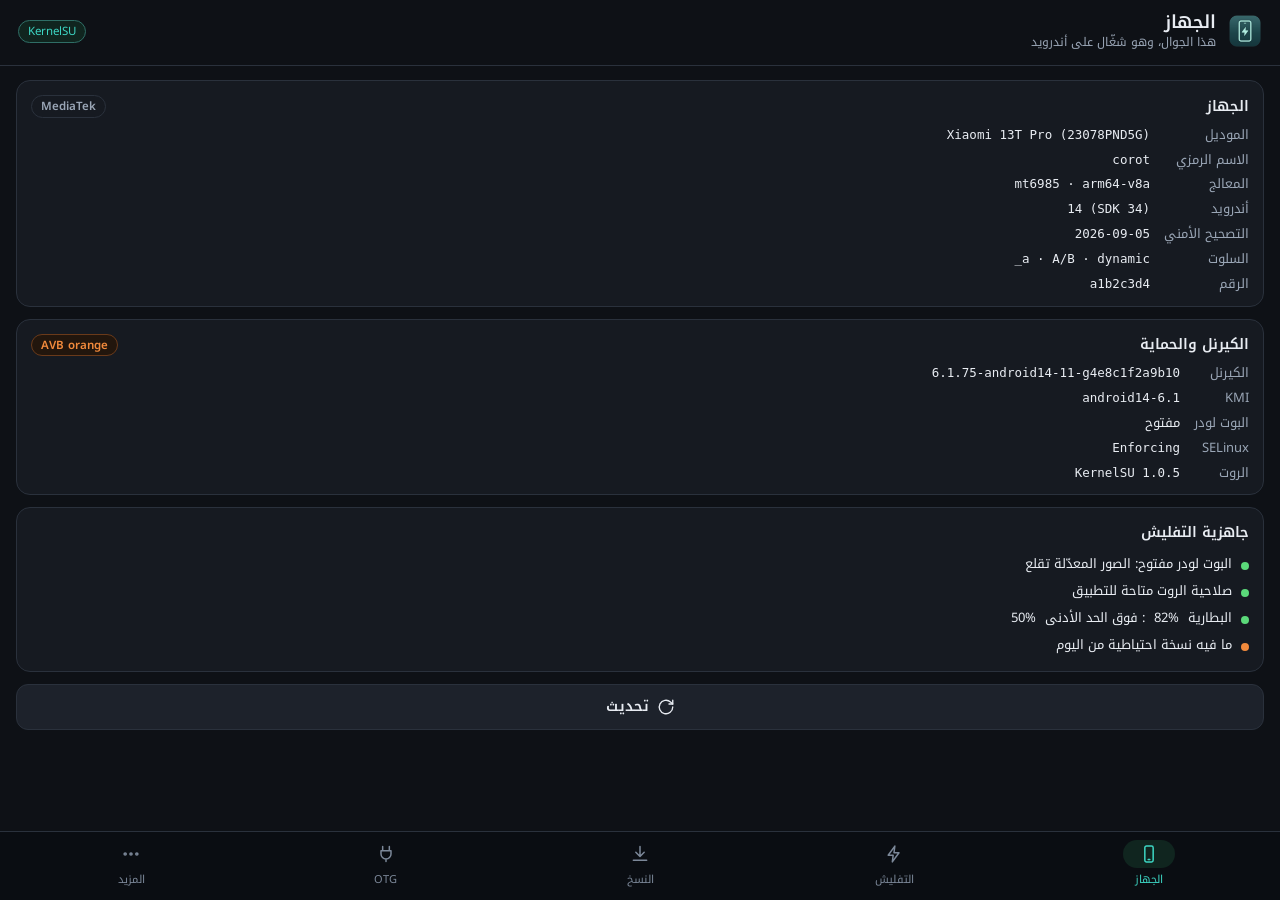
==== src/FastbootStudio.Mobile/ui/index.html @ 1bccec36 "Android app: WebView pages, native bridge, OTG fastboot, AnyKernel3 script scan, test APK in CI" ====
<!doctype html>
<html lang="ar" dir="rtl" data-theme="dark">
<head>
<meta charset="utf-8">
<meta name="viewport" content="width=device-width, initial-scale=1, maximum-scale=1, viewport-fit=cover">
<!-- Only the app's own files run: no inline script, nothing from the network. -->
<meta http-equiv="Content-Security-Policy" content="default-src 'none'; script-src 'self'; style-src 'self' 'unsafe-inline'; img-src 'self'; font-src 'self'; connect-src 'none'; form-action 'none'; base-uri 'none'">
<title>Fastboot Studio</title>
<link rel="stylesheet" href="style.css">
</head>
<body>
<div id="root" class="app"></div>
<script src="text.js"></script>
<script src="app.js"></script>
</body>
</html>
---- src/FastbootStudio.Mobile/ui/style.css ----
@font-face { font-family: Roboto; src: url(fonts/Roboto-Regular.ttf); font-weight: 400; }
@font-face { font-family: Roboto; src: url(fonts/Roboto-Medium.ttf); font-weight: 500; }
@font-face { font-family: Roboto; src: url(fonts/Roboto-SemiBold.ttf); font-weight: 600; }
@font-face { font-family: Roboto; src: url(fonts/Roboto-Bold.ttf); font-weight: 700; }
@font-face { font-family: Kufi; src: url(fonts/NotoKufiArabic-Regular.ttf); font-weight: 400; }
@font-face { font-family: Kufi; src: url(fonts/NotoKufiArabic-Medium.ttf); font-weight: 500; }
@font-face { font-family: Kufi; src: url(fonts/NotoKufiArabic-SemiBold.ttf); font-weight: 600; }
@font-face { font-family: Kufi; src: url(fonts/NotoKufiArabic-Bold.ttf); font-weight: 700; }

/* The Windows app's palettes (Themes/Palette.Dark.xaml and Palette.Light.xaml). */
:root {
  --bg:#0E1116; --rail:#0A0D12; --well:#11151C; --surface:#161A21; --raised:#1D222B; --line:#2A313C;
  --text:#E8ECF2; --dim:#9AA6B6; --faint:#7C8899; --accent:#3DD6C4; --ink:#0A0D12; --asoft:#10251F; --aline:#2F6E66;
  --warn:#F28A3C; --wsoft:#22160D; --wline:#6A3A1A; --danger:#F2615C; --dsoft:#231315; --dline:#5C2B2B; --ok:#5BD97A;
  --notice:#F0B341; --nsoft:#1C1710; --nline:#5C4320; --scrim: rgba(5,7,10,.72);
  color-scheme: dark;
}
:root[data-theme=light] {
  --bg:#F3F5F8; --rail:#E9EDF2; --well:#F7F9FB; --surface:#FFFFFF; --raised:#EEF1F5; --line:#D3DAE3;
  --text:#141A22; --dim:#566273; --faint:#768293; --accent:#0B8F80; --ink:#FFFFFF; --asoft:#E2F4F1; --aline:#97D3CA;
  --warn:#B8561A; --wsoft:#FDEEE3; --wline:#EDBE9C; --danger:#C9332E; --dsoft:#FDEDEC; --dline:#F0B6B3; --ok:#23904A;
  --notice:#A86A12; --nsoft:#FFF5E3; --nline:#EBCB8F; --scrim: rgba(20,26,34,.45);
  color-scheme: light;
}
* { box-sizing: border-box; margin: 0; padding: 0; -webkit-tap-highlight-color: transparent; }
html, body { background: var(--bg); color: var(--text); font: 400 14px/1.45 Roboto, Kufi, sans-serif; height: 100%; overflow: hidden; }
[dir=rtl] body { font-family: Kufi, Roboto, sans-serif; }
body { user-select: none; -webkit-user-select: none; }
button, input { font: inherit; color: inherit; }
button { background: none; border: 0; cursor: pointer; }
.ltr { direction: ltr; unicode-bidi: isolate; }
.mono { font-family: "Roboto Mono", ui-monospace, Consolas, monospace; direction: ltr; unicode-bidi: isolate; }
.app { height: 100%; display: flex; flex-direction: column; position: relative; overflow: hidden; }
header { display: flex; align-items: center; gap: 12px; padding: 12px 18px 14px; border-bottom: 1px solid var(--line); flex: none; }
header img { width: 34px; height: 34px; border-radius: 9px; }
header .t { flex: 1; min-width: 0; }
header h1 { font-size: 18px; font-weight: 600; line-height: 1.2; }
header p { font-size: 12px; color: var(--dim); white-space: nowrap; overflow: hidden; text-overflow: ellipsis; }
header .back { width: 34px; height: 34px; border-radius: 10px; display: grid; place-items: center; color: var(--text); background: var(--raised); font-size: 18px; }
.chip { display: inline-flex; align-items: center; gap: 5px; border: 1px solid var(--line); border-radius: 999px; padding: 2px 9px; font-size: 11.5px; color: var(--dim); white-space: nowrap; background: transparent; }
.chip.ok { color: var(--accent); border-color: var(--aline); background: var(--asoft); }
.chip.warn { color: var(--warn); border-color: var(--wline); background: var(--wsoft); }
.chip.bad { color: var(--danger); border-color: var(--dline); background: var(--dsoft); }
.chip.info { color: var(--notice); border-color: var(--nline); background: var(--nsoft); }
main { flex: 1; overflow-y: auto; overflow-x: hidden; padding: 14px 16px 18px; display: flex; flex-direction: column; gap: 12px; }
main > * { flex: none; }
.card { background: var(--surface); border: 1px solid var(--line); border-radius: 14px; padding: 14px 14px 12px; }
.card h2 { font-size: 14.5px; font-weight: 600; display: flex; align-items: center; justify-content: space-between; gap: 8px; margin-bottom: 8px; }
.rows { display: grid; grid-template-columns: auto 1fr; gap: 6px 14px; font-size: 13px; }
.rows .k { color: var(--dim); }
.rows .v { font-family: "Roboto Mono", ui-monospace, monospace; font-size: 12.5px; direction: ltr; unicode-bidi: plaintext; overflow-wrap: anywhere; user-select: text; -webkit-user-select: text; }
[dir=rtl] .rows .v { text-align: right; }
.rows .v.ar { font-family: Kufi, Roboto, sans-serif; font-size: 13px; direction: rtl; }
.note { font-size: 12px; color: var(--dim); }
.check { display: flex; gap: 9px; align-items: flex-start; font-size: 13px; padding: 4px 0; }
.dot { width: 8px; height: 8px; border-radius: 50%; margin-top: 7px; flex: none; background: var(--faint); }
.dot.ok { background: var(--ok); } .dot.warn { background: var(--warn); } .dot.bad { background: var(--danger); } .dot.info { background: var(--notice); }
.btn { display: flex; align-items: center; justify-content: center; gap: 8px; width: 100%; min-height: 46px; padding: 6px 12px; border-radius: 12px; font-weight: 600; font-size: 14.5px; border: 1px solid var(--line); background: var(--raised); color: var(--text); text-align: center; }
.btn.sm { min-height: 38px; font-size: 13px; }
.btn.primary { background: var(--accent); color: var(--ink); border-color: var(--accent); }
.btn.danger { background: var(--dsoft); color: var(--danger); border-color: var(--dline); }
.btn.warnb { background: var(--wsoft); color: var(--warn); border-color: var(--wline); }
.btn.noticeb { background: var(--nsoft); color: var(--notice); border-color: var(--nline); }
.btn:disabled, .btn.off { opacity: .4; }
.btn svg { width: 18px; height: 18px; fill: none; stroke: currentColor; stroke-width: 1.8; stroke-linecap: round; stroke-linejoin: round; flex: none; }
.row2 { display: grid; grid-template-columns: 1fr 1fr; gap: 8px; }
.row3 { display: grid; grid-template-columns: 1fr 1fr 1fr; gap: 8px; }
.seg { display: grid; grid-auto-flow: column; grid-auto-columns: 1fr; background: var(--well); border: 1px solid var(--line); border-radius: 11px; padding: 3px; gap: 3px; }
.seg button { text-align: center; padding: 8px 6px; border-radius: 8px; font-size: 12.5px; color: var(--dim); line-height: 1.3; border: 1px solid transparent; }
.seg button b { display: block; font-weight: 600; font-size: 13px; color: var(--text); }
.seg .on { background: var(--asoft); border-color: var(--aline); color: var(--accent); }
.seg .on b { color: var(--accent); }
.parts { display: flex; flex-wrap: wrap; gap: 7px; }
.parts button { font-family: "Roboto Mono", monospace; font-size: 12.5px; padding: 6px 10px; border-radius: 9px; border: 1px solid var(--line); background: var(--well); color: var(--dim); direction: ltr; }
.parts .on { color: var(--accent); border-color: var(--aline); background: var(--asoft); }
.parts button:disabled { opacity: .35; text-decoration: line-through; }
.file { display: flex; gap: 10px; align-items: center; background: var(--well); border: 1px solid var(--line); border-radius: 11px; padding: 10px 12px; width: 100%; text-align: start; }
.file .ico { width: 34px; height: 34px; border-radius: 9px; background: var(--raised); display: grid; place-items: center; color: var(--accent); flex: none; }
.file .ico svg { width: 18px; height: 18px; fill: none; stroke: currentColor; stroke-width: 1.8; stroke-linecap: round; stroke-linejoin: round; }
.file .n { font-family: "Roboto Mono", monospace; font-size: 12.5px; direction: ltr; unicode-bidi: isolate; overflow: hidden; text-overflow: ellipsis; white-space: nowrap; }
[dir=rtl] .file .n { text-align: right; }
.file .m { font-size: 11.5px; color: var(--faint); }
.label { font-size: 12px; color: var(--faint); margin: 2px 0 7px; font-weight: 500; }
nav { display: grid; grid-template-columns: repeat(5, 1fr); border-top: 1px solid var(--line); background: var(--rail); padding: 8px 4px 12px; flex: none; }
nav button { display: flex; flex-direction: column; align-items: center; gap: 4px; font-size: 11px; color: var(--faint); }
nav button .pill { width: 52px; height: 28px; border-radius: 14px; display: grid; place-items: center; }
nav button.on { color: var(--accent); }
nav button.on .pill { background: var(--asoft); }
nav svg { width: 20px; height: 20px; fill: none; stroke: currentColor; stroke-width: 1.8; stroke-linecap: round; stroke-linejoin: round; }
.banner { border-radius: 14px; padding: 13px 14px; display: flex; gap: 11px; align-items: flex-start; }
.banner.ok { background: var(--asoft); border: 1px solid var(--aline); }
.banner.bad { background: var(--dsoft); border: 1.5px solid var(--danger); }
.banner.warn { background: var(--wsoft); border: 1px solid var(--wline); }
.banner.info { background: var(--nsoft); border: 1px solid var(--nline); }
.banner.plain { background: var(--surface); border: 1px solid var(--line); }
.banner .big { font-weight: 700; font-size: 15px; }
.banner.bad .big { color: var(--danger); } .banner.ok .big { color: var(--accent); } .banner.warn .big { color: var(--warn); } .banner.info .big { color: var(--notice); }
.banner > svg { width: 24px; height: 24px; flex: none; fill: none; stroke-width: 2; stroke-linecap: round; stroke-linejoin: round; }
.banner.ok > svg { stroke: var(--accent); } .banner.bad > svg { stroke: var(--danger); } .banner.warn > svg { stroke: var(--warn); } .banner.info > svg { stroke: var(--notice); } .banner.plain > svg { stroke: var(--faint); }
.banner .body { flex: 1; min-width: 0; }
.banner .note { color: var(--text); margin-top: 3px; }
.vrow { display: grid; grid-template-columns: 18px 1fr; gap: 8px; padding: 7px 0; border-top: 1px solid var(--line); font-size: 13px; }
.vrow:first-child, .big + .vrow, .note + .vrow { border-top: 0; }
.vrow .i { font-weight: 700; text-align: center; }
.vrow .i.ok { color: var(--ok); } .vrow .i.bad { color: var(--danger); } .vrow .i.warn { color: var(--warn); } .vrow .i.info { color: var(--notice); } .vrow .i.plain { color: var(--faint); }
.vrow b.bad { color: var(--danger); font-weight: 600; }
.vrow small { display: block; color: var(--faint); font-size: 11.5px; overflow-wrap: anywhere; }
.vrow small.dev { color: var(--warn); }
.cmp { display: grid; grid-template-columns: auto 1fr; gap: 3px 10px; font-size: 12px; margin-top: 4px; }
.cmp .k { color: var(--faint); }
.cmp .v { font-family: "Roboto Mono", monospace; direction: ltr; unicode-bidi: plaintext; overflow-wrap: anywhere; }
[dir=rtl] .cmp .v { text-align: right; }
.cmp .bad { color: var(--danger); }
.typed, .input { width: 100%; border: 1px solid var(--line); background: var(--well); border-radius: 10px; height: 42px; padding: 0 12px; font-family: "Roboto Mono", monospace; color: var(--text); font-size: 13px; direction: ltr; outline: none; user-select: text; -webkit-user-select: text; }
.typed { border-color: var(--wline); }
.typed:focus, .input:focus { border-color: var(--accent); }
.input::placeholder { color: var(--faint); font-family: Roboto, Kufi, sans-serif; }
[dir=rtl] .input::placeholder { font-family: Kufi, Roboto, sans-serif; }
.bk { display: grid; grid-template-columns: 1fr auto; gap: 3px 10px; padding: 10px 0; border-top: 1px solid var(--line); width: 100%; text-align: start; }
.bk:first-child { border-top: 0; padding-top: 2px; }
.bk.open .n { color: var(--accent); }
.bk .n { font-family: "Roboto Mono", monospace; font-size: 12px; direction: ltr; unicode-bidi: isolate; overflow: hidden; text-overflow: ellipsis; white-space: nowrap; }
[dir=rtl] .bk .n { text-align: right; }
.bk .m { font-size: 11.5px; color: var(--faint); }
.bk .s { grid-row: span 2; align-self: center; }
.usb { display: flex; gap: 12px; align-items: center; }
.usb .ph { width: 44px; height: 44px; border-radius: 12px; background: var(--asoft); border: 1px solid var(--aline); display: grid; place-items: center; color: var(--accent); flex: none; }
.usb .ph svg { width: 22px; height: 22px; fill: none; stroke: currentColor; stroke-width: 1.8; stroke-linecap: round; stroke-linejoin: round; }
.progress { height: 6px; border-radius: 3px; background: var(--raised); overflow: hidden; position: relative; }
.progress div { height: 100%; background: var(--accent); transition: width .2s; }
.progress.busy div { width: 35% !important; position: absolute; animation: slide 1.2s ease-in-out infinite; }
@keyframes slide { from { inset-inline-start: -35%; } to { inset-inline-start: 100%; } }
.scrim { position: absolute; inset: 0; background: var(--scrim); z-index: 5; }
.sheet { position: absolute; left: 0; right: 0; bottom: 0; max-height: 90%; overflow-y: auto; background: var(--surface); border-top: 1.5px solid var(--line); border-radius: 22px 22px 0 0; padding: 10px 18px 22px; display: flex; flex-direction: column; gap: 12px; z-index: 6; }
.sheet > * { flex: none; }
.sheet .card { background: var(--well); }
.grab { width: 40px; height: 4px; border-radius: 2px; background: var(--line); margin: 0 auto 4px; }
.sheet h3 { font-size: 16px; font-weight: 600; }
.steps { display: flex; flex-direction: column; gap: 2px; }
.step { display: grid; grid-template-columns: 24px 1fr auto; gap: 10px; align-items: center; padding: 9px 0; font-size: 13px; border-top: 1px solid var(--line); }
.step:first-child { border-top: 0; }
.step .b { width: 22px; height: 22px; border-radius: 50%; display: grid; place-items: center; font-size: 12px; font-weight: 700; }
.step .b.ok { background: var(--asoft); color: var(--accent); border: 1px solid var(--aline); }
.step .b.run { border: 2px solid var(--accent); border-top-color: transparent; animation: spin .9s linear infinite; }
.step .b.wait { border: 1px solid var(--line); color: var(--faint); }
.step .b.bad { background: var(--dsoft); color: var(--danger); border: 1px solid var(--dline); }
.step small { display: block; color: var(--faint); font-size: 11.5px; overflow-wrap: anywhere; }
@keyframes spin { to { transform: rotate(360deg); } }
.spin { width: 18px; height: 18px; border-radius: 50%; border: 2px solid var(--accent); border-top-color: transparent; animation: spin .9s linear infinite; flex: none; }
.list .it { display: grid; grid-template-columns: 34px 1fr auto; gap: 12px; align-items: center; padding: 12px 2px; border-top: 1px solid var(--line); width: 100%; text-align: start; }
.list .it:first-child { border-top: 0; }
.list .it .ic { width: 34px; height: 34px; border-radius: 10px; background: var(--raised); display: grid; place-items: center; color: var(--accent); }
.list .it .ic svg { width: 18px; height: 18px; fill: none; stroke: currentColor; stroke-width: 1.8; stroke-linecap: round; stroke-linejoin: round; }
.list .it b { font-weight: 600; font-size: 14px; display: block; }
.list .it small { color: var(--faint); font-size: 12px; }
.list .chev { color: var(--faint); font-size: 18px; }
.toggle { width: 44px; height: 26px; border-radius: 13px; background: var(--raised); border: 1px solid var(--line); position: relative; flex: none; }
.toggle::after { content: ""; position: absolute; top: 3px; inset-inline-start: 3px; width: 18px; height: 18px; border-radius: 50%; background: var(--faint); }
.toggle.on { background: var(--accent); border-color: var(--accent); }
.toggle.on::after { inset-inline-start: auto; inset-inline-end: 3px; background: var(--ink); }
.toggle.warn.on { background: var(--warn); border-color: var(--warn); }
.setrow { display: flex; align-items: center; gap: 12px; padding: 10px 0; border-top: 1px solid var(--line); width: 100%; text-align: start; }
.setrow:first-of-type { border-top: 0; }
.setrow .tx { flex: 1; }
.setrow b { font-weight: 600; display: block; font-size: 14px; }
.setrow small { color: var(--faint); font-size: 12px; }
.log { font-family: "Roboto Mono", monospace; font-size: 11px; line-height: 1.65; color: var(--dim); direction: ltr; text-align: left; white-space: pre-wrap; word-break: break-all; user-select: text; -webkit-user-select: text; }
.log .ok { color: var(--ok); } .log .w { color: var(--warn); } .log .e { color: var(--danger); } .log .t { color: var(--faint); }
.big-ok { display: grid; place-items: center; text-align: center; gap: 8px; padding: 18px 0 10px; }
.big-ok .c { width: 64px; height: 64px; border-radius: 50%; background: var(--asoft); border: 1.5px solid var(--aline); display: grid; place-items: center; color: var(--accent); font-size: 30px; font-weight: 700; }
.big-ok .c.bad { background: var(--dsoft); border-color: var(--dline); color: var(--danger); }
.big-ok .c.warn { background: var(--wsoft); border-color: var(--wline); color: var(--warn); }
.big-ok h3 { font-size: 18px; font-weight: 700; }
.empty { display: grid; place-items: center; text-align: center; gap: 10px; padding: 26px 8px; }
.empty .c { width: 64px; height: 64px; border-radius: 18px; background: var(--raised); display: grid; place-items: center; color: var(--faint); }
.empty .c svg { width: 30px; height: 30px; fill: none; stroke: currentColor; stroke-width: 1.6; stroke-linecap: round; stroke-linejoin: round; }
.empty h3 { font-size: 16px; font-weight: 600; }
ol.how { padding-inline-start: 18px; font-size: 13px; color: var(--dim); display: flex; flex-direction: column; gap: 6px; }
.toast { position: absolute; left: 16px; right: 16px; bottom: 84px; background: var(--raised); border: 1px solid var(--line); border-radius: 12px; padding: 11px 14px; font-size: 13px; z-index: 9; box-shadow: 0 6px 24px rgba(0,0,0,.3); }
.link { color: var(--accent); font-weight: 500; }
.files { display: flex; flex-direction: column; gap: 6px; }
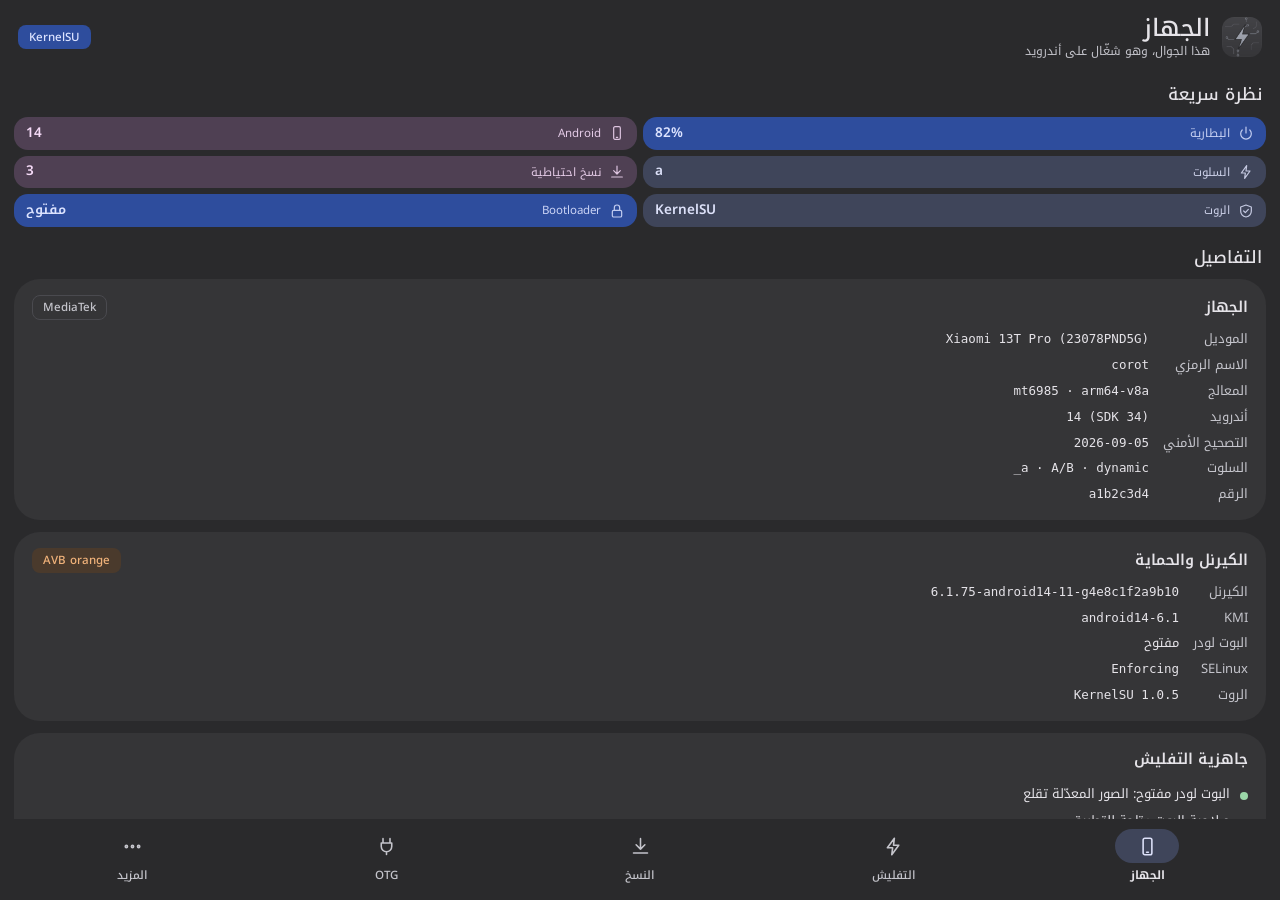
==== commit d2897466: "Material 3 Expressive design Muted dark surfaces and tonal containers with the light periwinkle prim" ====
--- a/src/FastbootStudio.Mobile/ui/index.html
+++ b/src/FastbootStudio.Mobile/ui/index.html
@@ -4,7 +4,7 @@
 <meta charset="utf-8">
 <meta name="viewport" content="width=device-width, initial-scale=1, maximum-scale=1, viewport-fit=cover">
 <!-- Only the app's own files run: no inline script, nothing from the network. -->
-<meta http-equiv="Content-Security-Policy" content="default-src 'none'; script-src 'self'; style-src 'self' 'unsafe-inline'; img-src 'self'; font-src 'self'; connect-src 'none'; form-action 'none'; base-uri 'none'">
+<meta http-equiv="Content-Security-Policy" content="default-src 'none'; script-src 'self'; style-src 'self' 'unsafe-inline'; img-src 'self' data:; font-src 'self'; connect-src 'none'; form-action 'none'; base-uri 'none'">
 <title>Fastboot Studio</title>
 <link rel="stylesheet" href="style.css">
 </head>
--- a/src/FastbootStudio.Mobile/ui/style.css
+++ b/src/FastbootStudio.Mobile/ui/style.css
@@ -7,23 +7,33 @@
 @font-face { font-family: Kufi; src: url(fonts/NotoKufiArabic-SemiBold.ttf); font-weight: 600; }
 @font-face { font-family: Kufi; src: url(fonts/NotoKufiArabic-Bold.ttf); font-weight: 700; }
 
-/* The Windows app's palettes (Themes/Palette.Dark.xaml and Palette.Light.xaml). */
+/* Spacing by margins where an older WebView (Chrome < 84) has no flex gap. */
+/* Material 3, violet: the tonal palettes of the Fastboot Studio design (seed #605690), dark and light.
+   The old names stay so every page keeps working: bg = surface, surface = surfaceContainer (cards),
+   well = surfaceContainerHigh (rows inside a card), raised = surfaceContainerHighest, line = outlineVariant,
+   accent = primary, asoft = primaryContainer, sc = secondaryContainer (selections, the nav indicator).
+   --k is the text size from Settings. */
 :root {
-  --bg:#0E1116; --rail:#0A0D12; --well:#11151C; --surface:#161A21; --raised:#1D222B; --line:#2A313C;
-  --text:#E8ECF2; --dim:#9AA6B6; --faint:#7C8899; --accent:#3DD6C4; --ink:#0A0D12; --asoft:#10251F; --aline:#2F6E66;
-  --warn:#F28A3C; --wsoft:#22160D; --wline:#6A3A1A; --danger:#F2615C; --dsoft:#231315; --dline:#5C2B2B; --ok:#5BD97A;
-  --notice:#F0B341; --nsoft:#1C1710; --nline:#5C4320; --scrim: rgba(5,7,10,.72);
+  --cookie: url("data:image/svg+xml,%3Csvg xmlns='http://www.w3.org/2000/svg' viewBox='0 0 100 100'%3E%3Cpolygon points='100.00,50.00 99.95,50.87 99.79,51.74 99.52,52.60 99.16,53.44 98.72,54.26 98.19,55.06 97.60,55.84 96.95,56.60 96.26,57.33 95.55,58.03 94.82,58.71 94.11,59.37 93.41,60.02 92.74,60.66 92.11,61.28 91.54,61.91 91.03,62.55 90.59,63.19 90.23,63.85 89.94,64.54 89.72,65.25 89.58,65.99 89.50,66.77 89.48,67.58 89.51,68.43 89.59,69.31 89.69,70.22 89.81,71.17 89.94,72.14 90.05,73.12 90.15,74.12 90.20,75.12 90.22,76.12 90.17,77.10 90.06,78.05 89.87,78.97 89.61,79.84 89.26,80.67 88.82,81.44 88.30,82.14 87.70,82.77 87.02,83.33 86.27,83.82 85.45,84.24 84.58,84.58 83.66,84.86 82.70,85.07 81.72,85.23 80.73,85.35 79.73,85.43 78.74,85.49 77.76,85.53 76.81,85.58 75.89,85.63 75.01,85.71 74.17,85.83 73.37,85.99 72.62,86.20 71.91,86.47 71.25,86.81 70.63,87.21 70.04,87.69 69.48,88.23 68.94,88.84 68.43,89.51 67.92,90.24 67.41,91.01 66.89,91.81 66.36,92.63 65.82,93.46 65.25,94.28 64.65,95.09 64.02,95.86 63.36,96.58 62.66,97.24 61.92,97.82 61.16,98.32 60.36,98.73 59.53,99.04 58.68,99.24 57.81,99.34 56.93,99.33 56.04,99.22 55.15,99.01 54.26,98.72 53.38,98.34 52.51,97.89 51.65,97.38 50.82,96.83 50.00,96.25 49.20,95.66 48.43,95.06 47.67,94.49 46.93,93.94 46.20,93.43 45.48,92.98 44.77,92.59 44.06,92.27 43.34,92.02 42.62,91.85 41.88,91.76 41.13,91.75 40.35,91.81 39.55,91.93 38.72,92.11 37.86,92.34 36.98,92.60 36.07,92.88 35.13,93.18 34.18,93.46 33.22,93.73 32.24,93.96 31.26,94.14 30.29,94.27 29.33,94.32 28.40,94.30 27.49,94.19 26.61,93.99 25.78,93.69 25.00,93.30 24.27,92.82 23.60,92.25 22.99,91.59 22.44,90.86 21.95,90.06 21.52,89.20 21.14,88.30 20.81,87.36 20.52,86.40 20.27,85.43 20.04,84.46 19.83,83.51 19.62,82.58 19.40,81.68 19.17,80.83 18.91,80.02 18.62,79.26 18.28,78.56 17.89,77.91 17.44,77.32 16.94,76.78 16.36,76.28 15.73,75.82 15.04,75.40 14.29,75.01 13.48,74.63 12.64,74.26 11.76,73.89 10.86,73.52 9.95,73.12 9.04,72.71 8.14,72.26 7.27,71.77 6.45,71.24 5.68,70.67 4.98,70.05 4.35,69.38 3.81,68.66 3.36,67.90 3.02,67.10 2.77,66.26 2.62,65.39 2.58,64.50 2.63,63.58 2.76,62.66 2.99,61.72 3.28,60.79 3.63,59.86 4.02,58.94 4.45,58.03 4.90,57.14 5.35,56.28 5.78,55.43 6.20,54.60 6.57,53.80 6.89,53.01 7.15,52.25 7.34,51.49 7.46,50.74 7.50,50.00 7.46,49.26 7.34,48.51 7.15,47.75 6.89,46.99 6.57,46.20 6.20,45.40 5.78,44.57 5.35,43.72 4.90,42.86 4.45,41.97 4.02,41.06 3.63,40.14 3.28,39.21 2.99,38.28 2.76,37.34 2.63,36.42 2.58,35.50 2.62,34.61 2.77,33.74 3.02,32.90 3.36,32.10 3.81,31.34 4.35,30.62 4.98,29.95 5.68,29.33 6.45,28.76 7.27,28.23 8.14,27.74 9.04,27.29 9.95,26.87 10.86,26.48 11.76,26.11 12.64,25.74 13.48,25.37 14.29,24.99 15.04,24.60 15.73,24.18 16.36,23.72 16.94,23.22 17.44,22.68 17.89,22.09 18.28,21.44 18.62,20.74 18.91,19.98 19.17,19.17 19.40,18.32 19.62,17.42 19.83,16.49 20.04,15.54 20.27,14.57 20.52,13.60 20.81,12.64 21.14,11.70 21.52,10.80 21.95,9.94 22.44,9.14 22.99,8.41 23.60,7.75 24.27,7.18 25.00,6.70 25.78,6.31 26.61,6.01 27.49,5.81 28.40,5.70 29.33,5.68 30.29,5.73 31.26,5.86 32.24,6.04 33.22,6.27 34.18,6.54 35.13,6.82 36.07,7.12 36.98,7.40 37.86,7.66 38.72,7.89 39.55,8.07 40.35,8.19 41.13,8.25 41.88,8.24 42.62,8.15 43.34,7.98 44.06,7.73 44.77,7.41 45.48,7.02 46.20,6.57 46.93,6.06 47.67,5.51 48.43,4.94 49.20,4.34 50.00,3.75 50.82,3.17 51.65,2.62 52.51,2.11 53.38,1.66 54.26,1.28 55.15,0.99 56.04,0.78 56.93,0.67 57.81,0.66 58.68,0.76 59.53,0.96 60.36,1.27 61.16,1.68 61.92,2.18 62.66,2.76 63.36,3.42 64.02,4.14 64.65,4.91 65.25,5.72 65.82,6.54 66.36,7.37 66.89,8.19 67.41,8.99 67.92,9.76 68.43,10.49 68.94,11.16 69.48,11.77 70.04,12.31 70.63,12.79 71.25,13.19 71.91,13.53 72.62,13.80 73.37,14.01 74.17,14.17 75.01,14.29 75.89,14.37 76.81,14.42 77.76,14.47 78.74,14.51 79.73,14.57 80.73,14.65 81.72,14.77 82.70,14.93 83.66,15.14 84.58,15.42 85.45,15.76 86.27,16.18 87.02,16.67 87.70,17.23 88.30,17.86 88.82,18.56 89.26,19.33 89.61,20.16 89.87,21.03 90.06,21.95 90.17,22.90 90.22,23.88 90.20,24.88 90.15,25.88 90.05,26.87 89.94,27.86 89.81,28.83 89.69,29.78 89.59,30.69 89.51,31.57 89.48,32.42 89.50,33.23 89.58,34.01 89.72,34.75 89.94,35.46 90.23,36.15 90.59,36.81 91.03,37.45 91.54,38.09 92.11,38.72 92.74,39.34 93.41,39.98 94.11,40.63 94.82,41.29 95.55,41.97 96.26,42.67 96.95,43.40 97.60,44.16 98.19,44.94 98.72,45.74 99.16,46.56 99.52,47.40 99.79,48.26 99.95,49.13'/%3E%3C/svg%3E");
+  --k: 1;
+  --bg:#2a2a2c; --rail:#2a2a2c; --well:#3d3d40; --surface:#353537; --raised:#47474b; --line:#4a4a4f;
+  --text:#e5e3e8; --dim:#c4c4cb; --faint:#8f8f95; --accent:#a8c4ff; --ink:#152c5e; --asoft:#2e4d9d; --onasoft:#dce3ff; --aline:#4a68b8;
+  --sc:#3f455a; --onsc:#dde1f9; --tertiary:#e3bce6; --tc:#4f4053; --ontc:#f6dbf8; --inv:#e5e3e8; --oninv:#303032; --sel:#414a6b;
+  --warn:#f0b27a; --wsoft:#4a3a2c; --wline:#7a5a3c; --danger:#ffb4ab; --dsoft:#6e2a27; --dline:#8c3a3a; --ok:#9bd7a8;
+  --notice:#e9c77a; --nsoft:#46402c; --nline:#6d5f34; --scrim: rgba(10,10,12,.66);
   color-scheme: dark;
 }
 :root[data-theme=light] {
-  --bg:#F3F5F8; --rail:#E9EDF2; --well:#F7F9FB; --surface:#FFFFFF; --raised:#EEF1F5; --line:#D3DAE3;
-  --text:#141A22; --dim:#566273; --faint:#768293; --accent:#0B8F80; --ink:#FFFFFF; --asoft:#E2F4F1; --aline:#97D3CA;
-  --warn:#B8561A; --wsoft:#FDEEE3; --wline:#EDBE9C; --danger:#C9332E; --dsoft:#FDEDEC; --dline:#F0B6B3; --ok:#23904A;
-  --notice:#A86A12; --nsoft:#FFF5E3; --nline:#EBCB8F; --scrim: rgba(20,26,34,.45);
+  --bg:#fdf8ff; --rail:#f1ecf4; --well:#ffffff; --surface:#f3edf7; --raised:#e6e1e9; --line:#cac4d0;
+  --text:#1c1b20; --dim:#48454e; --faint:#79757f; --accent:#605690; --ink:#ffffff; --asoft:#e6deff; --onasoft:#483f77; --aline:#b3a8e6;
+  --sc:#e6dff9; --onsc:#484459; --tertiary:#7c5263; --tc:#ffd8e6; --ontc:#623b4c; --inv:#312f36; --oninv:#f4eff7;
+  --warn:#9a4d10; --wsoft:#ffeadb; --wline:#efc09b; --danger:#ba1a1a; --dsoft:#ffdad6; --dline:#f0aba4; --ok:#1f7a3a;
+  --notice:#8a5a00; --nsoft:#fff1d6; --nline:#e9c98a; --scrim: rgba(28,27,32,.42);
   color-scheme: light;
 }
+:root[data-size=s] { --k: .9; } :root[data-size=l] { --k: 1.12; } :root[data-size=xl] { --k: 1.25; }
 * { box-sizing: border-box; margin: 0; padding: 0; -webkit-tap-highlight-color: transparent; }
-html, body { background: var(--bg); color: var(--text); font: 400 14px/1.45 Roboto, Kufi, sans-serif; height: 100%; overflow: hidden; }
+html, body { background: var(--bg); color: var(--text); font: 400 calc(14px * var(--k))/1.45 Roboto, Kufi, sans-serif; height: 100%; overflow: hidden; }
 [dir=rtl] body { font-family: Kufi, Roboto, sans-serif; }
 body { user-select: none; -webkit-user-select: none; }
 button, input { font: inherit; color: inherit; }
@@ -31,151 +41,277 @@
 .ltr { direction: ltr; unicode-bidi: isolate; }
 .mono { font-family: "Roboto Mono", ui-monospace, Consolas, monospace; direction: ltr; unicode-bidi: isolate; }
 .app { height: 100%; display: flex; flex-direction: column; position: relative; overflow: hidden; }
-header { display: flex; align-items: center; gap: 12px; padding: 12px 18px 14px; border-bottom: 1px solid var(--line); flex: none; }
-header img { width: 34px; height: 34px; border-radius: 9px; }
+
+/* Top app bar */
+header { display: flex; align-items: center; gap: 12px; padding: 12px 16px 10px; flex: none; background: var(--bg); }
+header img { width: 36px; height: 36px; border-radius: 11px; }
 header .t { flex: 1; min-width: 0; }
-header h1 { font-size: 18px; font-weight: 600; line-height: 1.2; }
-header p { font-size: 12px; color: var(--dim); white-space: nowrap; overflow: hidden; text-overflow: ellipsis; }
-header .back { width: 34px; height: 34px; border-radius: 10px; display: grid; place-items: center; color: var(--text); background: var(--raised); font-size: 18px; }
-.chip { display: inline-flex; align-items: center; gap: 5px; border: 1px solid var(--line); border-radius: 999px; padding: 2px 9px; font-size: 11.5px; color: var(--dim); white-space: nowrap; background: transparent; }
-.chip.ok { color: var(--accent); border-color: var(--aline); background: var(--asoft); }
-.chip.warn { color: var(--warn); border-color: var(--wline); background: var(--wsoft); }
-.chip.bad { color: var(--danger); border-color: var(--dline); background: var(--dsoft); }
-.chip.info { color: var(--notice); border-color: var(--nline); background: var(--nsoft); }
-main { flex: 1; overflow-y: auto; overflow-x: hidden; padding: 14px 16px 18px; display: flex; flex-direction: column; gap: 12px; }
+header h1 { font-size: calc(19px * var(--k)); font-weight: 600; line-height: 1.2; }
+header p { font-size: calc(12px * var(--k)); color: var(--dim); white-space: nowrap; overflow: hidden; text-overflow: ellipsis; }
+header .back { width: 40px; height: 40px; border-radius: 20px; display: grid; place-items: center; color: var(--text); background: var(--well); font-size: 20px; }
+
+/* Chips: assist and filter */
+.chip { display: inline-flex; align-items: center; gap: 5px; border: 1px solid var(--line); border-radius: 8px; padding: 3px 10px; font-size: calc(11.5px * var(--k)); font-weight: 500; color: var(--dim); white-space: nowrap; background: transparent; }
+.chip.ok { color: var(--onasoft); border-color: transparent; background: var(--asoft); }
+.chip.warn { color: var(--warn); border-color: transparent; background: var(--wsoft); }
+.chip.bad { color: var(--danger); border-color: transparent; background: var(--dsoft); }
+.chip.info { color: var(--notice); border-color: transparent; background: var(--nsoft); }
+
+main { flex: 1; overflow-y: auto; overflow-x: hidden; padding: 6px 14px 18px; display: flex; flex-direction: column; gap: 12px; }
 main > * { flex: none; }
-.card { background: var(--surface); border: 1px solid var(--line); border-radius: 14px; padding: 14px 14px 12px; }
-.card h2 { font-size: 14.5px; font-weight: 600; display: flex; align-items: center; justify-content: space-between; gap: 8px; margin-bottom: 8px; }
-.rows { display: grid; grid-template-columns: auto 1fr; gap: 6px 14px; font-size: 13px; }
+
+/* Cards: filled, no border, 18 px corners */
+.card { background: var(--surface); border-radius: 18px; padding: 14px 16px 14px; }
+.card h2 { font-size: calc(15px * var(--k)); font-weight: 600; display: flex; align-items: center; justify-content: space-between; gap: 8px; margin-bottom: 10px; }
+.rows { display: grid; grid-template-columns: auto 1fr; gap: 7px 14px; font-size: calc(13px * var(--k)); }
 .rows .k { color: var(--dim); }
-.rows .v { font-family: "Roboto Mono", ui-monospace, monospace; font-size: 12.5px; direction: ltr; unicode-bidi: plaintext; overflow-wrap: anywhere; user-select: text; -webkit-user-select: text; }
+.rows .v { font-family: "Roboto Mono", ui-monospace, monospace; font-size: calc(12.5px * var(--k)); direction: ltr; unicode-bidi: plaintext; overflow-wrap: anywhere; user-select: text; -webkit-user-select: text; }
 [dir=rtl] .rows .v { text-align: right; }
-.rows .v.ar { font-family: Kufi, Roboto, sans-serif; font-size: 13px; direction: rtl; }
-.note { font-size: 12px; color: var(--dim); }
-.check { display: flex; gap: 9px; align-items: flex-start; font-size: 13px; padding: 4px 0; }
-.dot { width: 8px; height: 8px; border-radius: 50%; margin-top: 7px; flex: none; background: var(--faint); }
+.rows .v.ar { font-family: Kufi, Roboto, sans-serif; font-size: calc(13px * var(--k)); direction: rtl; }
+.note { font-size: calc(12px * var(--k)); color: var(--dim); }
+.check { display: flex; align-items: flex-start; font-size: calc(13px * var(--k)); padding: 4px 0; }
+.dot { width: 8px; height: 8px; border-radius: 50%; margin-top: 7px; margin-inline-end: 10px; flex: none; background: var(--faint); }
 .dot.ok { background: var(--ok); } .dot.warn { background: var(--warn); } .dot.bad { background: var(--danger); } .dot.info { background: var(--notice); }
-.btn { display: flex; align-items: center; justify-content: center; gap: 8px; width: 100%; min-height: 46px; padding: 6px 12px; border-radius: 12px; font-weight: 600; font-size: 14.5px; border: 1px solid var(--line); background: var(--raised); color: var(--text); text-align: center; }
-.btn.sm { min-height: 38px; font-size: 13px; }
-.btn.primary { background: var(--accent); color: var(--ink); border-color: var(--accent); }
-.btn.danger { background: var(--dsoft); color: var(--danger); border-color: var(--dline); }
-.btn.warnb { background: var(--wsoft); color: var(--warn); border-color: var(--wline); }
-.btn.noticeb { background: var(--nsoft); color: var(--notice); border-color: var(--nline); }
-.btn:disabled, .btn.off { opacity: .4; }
-.btn svg { width: 18px; height: 18px; fill: none; stroke: currentColor; stroke-width: 1.8; stroke-linecap: round; stroke-linejoin: round; flex: none; }
-.row2 { display: grid; grid-template-columns: 1fr 1fr; gap: 8px; }
-.row3 { display: grid; grid-template-columns: 1fr 1fr 1fr; gap: 8px; }
-.seg { display: grid; grid-auto-flow: column; grid-auto-columns: 1fr; background: var(--well); border: 1px solid var(--line); border-radius: 11px; padding: 3px; gap: 3px; }
-.seg button { text-align: center; padding: 8px 6px; border-radius: 8px; font-size: 12.5px; color: var(--dim); line-height: 1.3; border: 1px solid transparent; }
-.seg button b { display: block; font-weight: 600; font-size: 13px; color: var(--text); }
-.seg .on { background: var(--asoft); border-color: var(--aline); color: var(--accent); }
-.seg .on b { color: var(--accent); }
-.parts { display: flex; flex-wrap: wrap; gap: 7px; }
-.parts button { font-family: "Roboto Mono", monospace; font-size: 12.5px; padding: 6px 10px; border-radius: 9px; border: 1px solid var(--line); background: var(--well); color: var(--dim); direction: ltr; }
-.parts .on { color: var(--accent); border-color: var(--aline); background: var(--asoft); }
+
+/* Buttons: full pills. Plain = tonal, primary = filled, the rest = tonal in their colour. */
+.btn { display: flex; align-items: center; justify-content: center; width: 100%; min-height: 46px; padding: 6px 18px; border-radius: 23px; font-weight: 600; font-size: calc(14px * var(--k)); border: 0; background: var(--sc); color: var(--onsc); text-align: center; }
+.btn.sm { min-height: 40px; border-radius: 20px; font-size: calc(13px * var(--k)); padding: 4px 14px; }
+.btn.primary { background: var(--accent); color: var(--ink); }
+.btn.danger { background: var(--dsoft); color: var(--danger); }
+.btn.warnb { background: var(--wsoft); color: var(--warn); }
+.btn.noticeb { background: var(--nsoft); color: var(--notice); }
+.btn.outline { background: transparent; color: var(--accent); box-shadow: inset 0 0 0 1px var(--line); }
+.btn:disabled, .btn.off { opacity: .38; }
+.btn svg { margin-inline-end: 8px; width: 18px; height: 18px; fill: none; stroke: currentColor; stroke-width: 1.8; stroke-linecap: round; stroke-linejoin: round; flex: none; }
+.row2 { display: grid; grid-template-columns: minmax(0, 1fr) minmax(0, 1fr); gap: 8px; }
+.row3 { display: grid; grid-template-columns: minmax(0, 1fr) minmax(0, 1fr) minmax(0, 1fr); gap: 8px; }
+.row2 .btn, .row3 .btn { min-width: 0; padding-left: 8px; padding-right: 8px; }
+
+/* Choices: separate rounded options with a gap, so two selections never touch. */
+.seg { display: grid; grid-auto-flow: column; grid-auto-columns: minmax(0, 1fr); gap: 6px; }
+.seg button { text-align: center; padding: 9px 6px; border-radius: 14px; font-size: calc(12px * var(--k)); color: var(--dim); line-height: 1.3; background: var(--well); min-width: 0; }
+.seg button b { display: block; font-weight: 600; font-size: calc(13px * var(--k)); color: var(--text); }
+.seg .on { background: var(--sc); color: var(--onsc); box-shadow: inset 0 0 0 1.5px var(--accent); }
+.seg .on b { color: var(--onsc); }
+.parts { display: flex; flex-wrap: wrap; gap: 8px; }
+.parts button { font-family: "Roboto Mono", monospace; font-size: calc(12.5px * var(--k)); padding: 7px 12px; border-radius: 10px; background: transparent; box-shadow: inset 0 0 0 1px var(--line); color: var(--dim); direction: ltr; }
+.parts .on { color: var(--onsc); background: var(--sc); box-shadow: none; }
+.parts .on::before { content: "✓ "; }
 .parts button:disabled { opacity: .35; text-decoration: line-through; }
-.file { display: flex; gap: 10px; align-items: center; background: var(--well); border: 1px solid var(--line); border-radius: 11px; padding: 10px 12px; width: 100%; text-align: start; }
-.file .ico { width: 34px; height: 34px; border-radius: 9px; background: var(--raised); display: grid; place-items: center; color: var(--accent); flex: none; }
+
+/* Rows inside a card */
+.file { display: flex; gap: 12px; align-items: center; background: var(--well); border-radius: 14px; padding: 10px 12px; width: 100%; text-align: start; }
+.file .ico { width: 38px; height: 38px; border-radius: 12px; background: var(--asoft); display: grid; place-items: center; color: var(--onasoft); flex: none; }
 .file .ico svg { width: 18px; height: 18px; fill: none; stroke: currentColor; stroke-width: 1.8; stroke-linecap: round; stroke-linejoin: round; }
-.file .n { font-family: "Roboto Mono", monospace; font-size: 12.5px; direction: ltr; unicode-bidi: isolate; overflow: hidden; text-overflow: ellipsis; white-space: nowrap; }
+.file .n { font-family: "Roboto Mono", monospace; font-size: calc(12.5px * var(--k)); direction: ltr; unicode-bidi: isolate; overflow: hidden; text-overflow: ellipsis; white-space: nowrap; }
 [dir=rtl] .file .n { text-align: right; }
-.file .m { font-size: 11.5px; color: var(--faint); }
-.label { font-size: 12px; color: var(--faint); margin: 2px 0 7px; font-weight: 500; }
-nav { display: grid; grid-template-columns: repeat(5, 1fr); border-top: 1px solid var(--line); background: var(--rail); padding: 8px 4px 12px; flex: none; }
-nav button { display: flex; flex-direction: column; align-items: center; gap: 4px; font-size: 11px; color: var(--faint); }
-nav button .pill { width: 52px; height: 28px; border-radius: 14px; display: grid; place-items: center; }
-nav button.on { color: var(--accent); }
-nav button.on .pill { background: var(--asoft); }
-nav svg { width: 20px; height: 20px; fill: none; stroke: currentColor; stroke-width: 1.8; stroke-linecap: round; stroke-linejoin: round; }
-.banner { border-radius: 14px; padding: 13px 14px; display: flex; gap: 11px; align-items: flex-start; }
-.banner.ok { background: var(--asoft); border: 1px solid var(--aline); }
-.banner.bad { background: var(--dsoft); border: 1.5px solid var(--danger); }
-.banner.warn { background: var(--wsoft); border: 1px solid var(--wline); }
-.banner.info { background: var(--nsoft); border: 1px solid var(--nline); }
-.banner.plain { background: var(--surface); border: 1px solid var(--line); }
-.banner .big { font-weight: 700; font-size: 15px; }
-.banner.bad .big { color: var(--danger); } .banner.ok .big { color: var(--accent); } .banner.warn .big { color: var(--warn); } .banner.info .big { color: var(--notice); }
+.file .m { font-size: calc(11.5px * var(--k)); color: var(--faint); }
+.label { font-size: calc(12px * var(--k)); color: var(--dim); margin: 4px 4px 2px; font-weight: 600; }
+
+/* Navigation bar */
+nav { display: grid; grid-template-columns: repeat(5, 1fr); background: var(--rail); padding: 10px 4px 14px; flex: none; }
+nav button { display: flex; flex-direction: column; align-items: center; gap: 4px; font-size: calc(11.5px * var(--k)); font-weight: 500; color: var(--dim); }
+nav button .pill { width: 60px; height: 30px; border-radius: 15px; display: grid; place-items: center; }
+nav button.on { color: var(--text); font-weight: 700; }
+nav button.on .pill { background: var(--sc); color: var(--onsc); }
+nav svg { width: 21px; height: 21px; fill: none; stroke: currentColor; stroke-width: 1.8; stroke-linecap: round; stroke-linejoin: round; }
+
+/* Banners: tonal containers */
+.banner { border-radius: 18px; padding: 14px 16px; display: flex; gap: 12px; align-items: flex-start; }
+.banner.ok { background: var(--asoft); color: var(--onasoft); }
+.banner.bad { background: var(--dsoft); box-shadow: inset 0 0 0 1.5px var(--danger); }
+.banner.warn { background: var(--wsoft); }
+.banner.info { background: var(--nsoft); }
+.banner.plain { background: var(--surface); }
+.banner .big { font-weight: 700; font-size: calc(15px * var(--k)); }
+.banner.bad .big { color: var(--danger); } .banner.ok .big { color: var(--onasoft); } .banner.warn .big { color: var(--warn); } .banner.info .big { color: var(--notice); }
 .banner > svg { width: 24px; height: 24px; flex: none; fill: none; stroke-width: 2; stroke-linecap: round; stroke-linejoin: round; }
-.banner.ok > svg { stroke: var(--accent); } .banner.bad > svg { stroke: var(--danger); } .banner.warn > svg { stroke: var(--warn); } .banner.info > svg { stroke: var(--notice); } .banner.plain > svg { stroke: var(--faint); }
+.banner.ok > svg { stroke: var(--onasoft); } .banner.bad > svg { stroke: var(--danger); } .banner.warn > svg { stroke: var(--warn); } .banner.info > svg { stroke: var(--notice); } .banner.plain > svg { stroke: var(--faint); }
 .banner .body { flex: 1; min-width: 0; }
 .banner .note { color: var(--text); margin-top: 3px; }
-.vrow { display: grid; grid-template-columns: 18px 1fr; gap: 8px; padding: 7px 0; border-top: 1px solid var(--line); font-size: 13px; }
+.banner.ok .note { color: var(--onasoft); }
+.vrow { display: grid; grid-template-columns: 18px 1fr; gap: 8px; padding: 7px 0; border-top: 1px solid var(--line); font-size: calc(13px * var(--k)); }
 .vrow:first-child, .big + .vrow, .note + .vrow { border-top: 0; }
 .vrow .i { font-weight: 700; text-align: center; }
 .vrow .i.ok { color: var(--ok); } .vrow .i.bad { color: var(--danger); } .vrow .i.warn { color: var(--warn); } .vrow .i.info { color: var(--notice); } .vrow .i.plain { color: var(--faint); }
 .vrow b.bad { color: var(--danger); font-weight: 600; }
-.vrow small { display: block; color: var(--faint); font-size: 11.5px; overflow-wrap: anywhere; }
+.vrow small { display: block; color: var(--faint); font-size: calc(11.5px * var(--k)); overflow-wrap: anywhere; }
 .vrow small.dev { color: var(--warn); }
-.cmp { display: grid; grid-template-columns: auto 1fr; gap: 3px 10px; font-size: 12px; margin-top: 4px; }
+.cmp { display: grid; grid-template-columns: auto 1fr; gap: 3px 10px; font-size: calc(12px * var(--k)); margin-top: 4px; }
 .cmp .k { color: var(--faint); }
 .cmp .v { font-family: "Roboto Mono", monospace; direction: ltr; unicode-bidi: plaintext; overflow-wrap: anywhere; }
 [dir=rtl] .cmp .v { text-align: right; }
 .cmp .bad { color: var(--danger); }
-.typed, .input { width: 100%; border: 1px solid var(--line); background: var(--well); border-radius: 10px; height: 42px; padding: 0 12px; font-family: "Roboto Mono", monospace; color: var(--text); font-size: 13px; direction: ltr; outline: none; user-select: text; -webkit-user-select: text; }
-.typed { border-color: var(--wline); }
-.typed:focus, .input:focus { border-color: var(--accent); }
+
+/* Text fields: outlined */
+.typed, .input { width: 100%; border: 1px solid var(--faint); background: transparent; border-radius: 12px; height: 46px; padding: 0 14px; font-family: "Roboto Mono", monospace; color: var(--text); font-size: calc(13px * var(--k)); direction: ltr; outline: none; user-select: text; -webkit-user-select: text; }
+.typed { border-color: var(--warn); }
+.typed:focus, .input:focus { border: 2px solid var(--accent); padding: 0 13px; }
 .input::placeholder { color: var(--faint); font-family: Roboto, Kufi, sans-serif; }
 [dir=rtl] .input::placeholder { font-family: Kufi, Roboto, sans-serif; }
-.bk { display: grid; grid-template-columns: 1fr auto; gap: 3px 10px; padding: 10px 0; border-top: 1px solid var(--line); width: 100%; text-align: start; }
-.bk:first-child { border-top: 0; padding-top: 2px; }
-.bk.open .n { color: var(--accent); }
-.bk .n { font-family: "Roboto Mono", monospace; font-size: 12px; direction: ltr; unicode-bidi: isolate; overflow: hidden; text-overflow: ellipsis; white-space: nowrap; }
+
+/* Backups list */
+.bk { display: grid; grid-template-columns: 1fr auto; gap: 3px 10px; padding: 11px 12px; margin-top: 6px; border-radius: 14px; background: var(--well); width: 100%; text-align: start; }
+.bk:first-child { margin-top: 0; }
+.bk.open { background: var(--sc); }
+.bk.open .n { color: var(--onsc); }
+.bk .n { font-family: "Roboto Mono", monospace; font-size: calc(12px * var(--k)); direction: ltr; unicode-bidi: isolate; overflow: hidden; text-overflow: ellipsis; white-space: nowrap; }
 [dir=rtl] .bk .n { text-align: right; }
-.bk .m { font-size: 11.5px; color: var(--faint); }
+.bk .m { font-size: calc(11.5px * var(--k)); color: var(--faint); }
 .bk .s { grid-row: span 2; align-self: center; }
 .usb { display: flex; gap: 12px; align-items: center; }
-.usb .ph { width: 44px; height: 44px; border-radius: 12px; background: var(--asoft); border: 1px solid var(--aline); display: grid; place-items: center; color: var(--accent); flex: none; }
+.usb .ph { width: 46px; height: 46px; border-radius: 14px; background: var(--asoft); display: grid; place-items: center; color: var(--onasoft); flex: none; }
 .usb .ph svg { width: 22px; height: 22px; fill: none; stroke: currentColor; stroke-width: 1.8; stroke-linecap: round; stroke-linejoin: round; }
 .progress { height: 6px; border-radius: 3px; background: var(--raised); overflow: hidden; position: relative; }
-.progress div { height: 100%; background: var(--accent); transition: width .2s; }
+.progress div { height: 100%; border-radius: 3px; background: var(--accent); transition: width .2s; }
 .progress.busy div { width: 35% !important; position: absolute; animation: slide 1.2s ease-in-out infinite; }
 @keyframes slide { from { inset-inline-start: -35%; } to { inset-inline-start: 100%; } }
+
+/* Bottom sheets */
 .scrim { position: absolute; inset: 0; background: var(--scrim); z-index: 5; }
-.sheet { position: absolute; left: 0; right: 0; bottom: 0; max-height: 90%; overflow-y: auto; background: var(--surface); border-top: 1.5px solid var(--line); border-radius: 22px 22px 0 0; padding: 10px 18px 22px; display: flex; flex-direction: column; gap: 12px; z-index: 6; }
+.sheet { position: absolute; left: 0; right: 0; bottom: 0; max-height: 90%; overflow-y: auto; background: var(--rail); border-top: 2px solid var(--line); border-radius: 28px 28px 0 0; padding: 10px 18px 22px; display: flex; flex-direction: column; gap: 12px; z-index: 6; }
 .sheet > * { flex: none; }
-.sheet .card { background: var(--well); }
-.grab { width: 40px; height: 4px; border-radius: 2px; background: var(--line); margin: 0 auto 4px; }
-.sheet h3 { font-size: 16px; font-weight: 600; }
+.sheet .card { background: var(--surface); }
+.grab { width: 32px; height: 4px; border-radius: 2px; background: var(--faint); margin: 2px auto 6px; opacity: .6; }
+.sheet h3 { font-size: calc(17px * var(--k)); font-weight: 600; }
 .steps { display: flex; flex-direction: column; gap: 2px; }
-.step { display: grid; grid-template-columns: 24px 1fr auto; gap: 10px; align-items: center; padding: 9px 0; font-size: 13px; border-top: 1px solid var(--line); }
+.step { display: grid; grid-template-columns: 24px 1fr auto; gap: 10px; align-items: center; padding: 9px 0; font-size: calc(13px * var(--k)); border-top: 1px solid var(--line); }
 .step:first-child { border-top: 0; }
 .step .b { width: 22px; height: 22px; border-radius: 50%; display: grid; place-items: center; font-size: 12px; font-weight: 700; }
-.step .b.ok { background: var(--asoft); color: var(--accent); border: 1px solid var(--aline); }
+.step .b.ok { background: var(--asoft); color: var(--onasoft); }
 .step .b.run { border: 2px solid var(--accent); border-top-color: transparent; animation: spin .9s linear infinite; }
 .step .b.wait { border: 1px solid var(--line); color: var(--faint); }
-.step .b.bad { background: var(--dsoft); color: var(--danger); border: 1px solid var(--dline); }
-.step small { display: block; color: var(--faint); font-size: 11.5px; overflow-wrap: anywhere; }
+.step .b.bad { background: var(--dsoft); color: var(--danger); }
+.step small { display: block; color: var(--faint); font-size: calc(11.5px * var(--k)); overflow-wrap: anywhere; }
 @keyframes spin { to { transform: rotate(360deg); } }
 .spin { width: 18px; height: 18px; border-radius: 50%; border: 2px solid var(--accent); border-top-color: transparent; animation: spin .9s linear infinite; flex: none; }
-.list .it { display: grid; grid-template-columns: 34px 1fr auto; gap: 12px; align-items: center; padding: 12px 2px; border-top: 1px solid var(--line); width: 100%; text-align: start; }
-.list .it:first-child { border-top: 0; }
-.list .it .ic { width: 34px; height: 34px; border-radius: 10px; background: var(--raised); display: grid; place-items: center; color: var(--accent); }
-.list .it .ic svg { width: 18px; height: 18px; fill: none; stroke: currentColor; stroke-width: 1.8; stroke-linecap: round; stroke-linejoin: round; }
-.list .it b { font-weight: 600; font-size: 14px; display: block; }
-.list .it small { color: var(--faint); font-size: 12px; }
+
+/* Lists: each item its own rounded row, with a gap */
+.card.list { padding: 8px; display: flex; flex-direction: column; gap: 4px; }
+.list .it { display: grid; grid-template-columns: 40px 1fr auto; gap: 12px; align-items: center; padding: 10px 10px; border-radius: 14px; width: 100%; text-align: start; }
+.list .it:active { background: var(--well); }
+.list .it .ic { width: 40px; height: 40px; border-radius: 20px; background: var(--sc); display: grid; place-items: center; color: var(--onsc); }
+.list .it .ic svg { width: 19px; height: 19px; fill: none; stroke: currentColor; stroke-width: 1.8; stroke-linecap: round; stroke-linejoin: round; }
+.list .it b { font-weight: 600; font-size: calc(14px * var(--k)); display: block; }
+.list .it small { color: var(--dim); font-size: calc(12px * var(--k)); }
 .list .chev { color: var(--faint); font-size: 18px; }
-.toggle { width: 44px; height: 26px; border-radius: 13px; background: var(--raised); border: 1px solid var(--line); position: relative; flex: none; }
-.toggle::after { content: ""; position: absolute; top: 3px; inset-inline-start: 3px; width: 18px; height: 18px; border-radius: 50%; background: var(--faint); }
-.toggle.on { background: var(--accent); border-color: var(--accent); }
-.toggle.on::after { inset-inline-start: auto; inset-inline-end: 3px; background: var(--ink); }
-.toggle.warn.on { background: var(--warn); border-color: var(--warn); }
+
+/* Switches */
+.toggle { width: 52px; height: 32px; border-radius: 16px; background: var(--raised); box-shadow: inset 0 0 0 2px var(--faint); position: relative; flex: none; }
+.toggle::after { content: ""; position: absolute; top: 8px; inset-inline-start: 8px; width: 16px; height: 16px; border-radius: 50%; background: var(--faint); transition: all .15s; }
+.toggle.on { background: var(--accent); box-shadow: none; }
+.toggle.on::after { top: 4px; inset-inline-start: auto; inset-inline-end: 4px; width: 24px; height: 24px; background: var(--ink); }
+.toggle.warn.on { background: var(--warn); }
 .setrow { display: flex; align-items: center; gap: 12px; padding: 10px 0; border-top: 1px solid var(--line); width: 100%; text-align: start; }
 .setrow:first-of-type { border-top: 0; }
 .setrow .tx { flex: 1; }
-.setrow b { font-weight: 600; display: block; font-size: 14px; }
-.setrow small { color: var(--faint); font-size: 12px; }
-.log { font-family: "Roboto Mono", monospace; font-size: 11px; line-height: 1.65; color: var(--dim); direction: ltr; text-align: left; white-space: pre-wrap; word-break: break-all; user-select: text; -webkit-user-select: text; }
+.setrow b { font-weight: 600; display: block; font-size: calc(14px * var(--k)); }
+.setrow small { color: var(--dim); font-size: calc(12px * var(--k)); }
+.log { font-family: "Roboto Mono", monospace; font-size: calc(11px * var(--k)); line-height: 1.65; color: var(--dim); direction: ltr; text-align: left; white-space: pre-wrap; word-break: break-all; user-select: text; -webkit-user-select: text; }
 .log .ok { color: var(--ok); } .log .w { color: var(--warn); } .log .e { color: var(--danger); } .log .t { color: var(--faint); }
 .big-ok { display: grid; place-items: center; text-align: center; gap: 8px; padding: 18px 0 10px; }
-.big-ok .c { width: 64px; height: 64px; border-radius: 50%; background: var(--asoft); border: 1.5px solid var(--aline); display: grid; place-items: center; color: var(--accent); font-size: 30px; font-weight: 700; }
-.big-ok .c.bad { background: var(--dsoft); border-color: var(--dline); color: var(--danger); }
-.big-ok .c.warn { background: var(--wsoft); border-color: var(--wline); color: var(--warn); }
-.big-ok h3 { font-size: 18px; font-weight: 700; }
+.big-ok .c { width: 64px; height: 64px; border-radius: 50%; background: var(--asoft); display: grid; place-items: center; color: var(--onasoft); font-size: 30px; font-weight: 700; }
+.big-ok .c.bad { background: var(--dsoft); color: var(--danger); }
+.big-ok .c.warn { background: var(--wsoft); color: var(--warn); }
+.big-ok h3 { font-size: calc(18px * var(--k)); font-weight: 700; }
 .empty { display: grid; place-items: center; text-align: center; gap: 10px; padding: 26px 8px; }
-.empty .c { width: 64px; height: 64px; border-radius: 18px; background: var(--raised); display: grid; place-items: center; color: var(--faint); }
+.empty .c { width: 72px; height: 72px; border-radius: 22px; background: var(--sc); display: grid; place-items: center; color: var(--onsc); }
 .empty .c svg { width: 30px; height: 30px; fill: none; stroke: currentColor; stroke-width: 1.6; stroke-linecap: round; stroke-linejoin: round; }
-.empty h3 { font-size: 16px; font-weight: 600; }
-ol.how { padding-inline-start: 18px; font-size: 13px; color: var(--dim); display: flex; flex-direction: column; gap: 6px; }
-.toast { position: absolute; left: 16px; right: 16px; bottom: 84px; background: var(--raised); border: 1px solid var(--line); border-radius: 12px; padding: 11px 14px; font-size: 13px; z-index: 9; box-shadow: 0 6px 24px rgba(0,0,0,.3); }
+.empty h3 { font-size: calc(16px * var(--k)); font-weight: 600; }
+ol.how { padding-inline-start: 18px; font-size: calc(13px * var(--k)); color: var(--dim); display: flex; flex-direction: column; gap: 6px; }
+/* Snackbar */
+.toast { position: absolute; left: 16px; right: 16px; bottom: 92px; background: var(--inv); color: var(--oninv); border-radius: 12px; padding: 13px 16px; font-size: calc(13px * var(--k)); z-index: 9; box-shadow: 0 6px 24px rgba(0,0,0,.3); }
 .link { color: var(--accent); font-weight: 500; }
 .files { display: flex; flex-direction: column; gap: 6px; }
+
+/* About: the app on a tonal hero card, then the developer card (IFOKNR's mark and name), then what it is built on. */
+.hero { border-radius: 24px; padding: 18px 16px 16px; background: linear-gradient(125deg, var(--asoft), var(--tc) 120%); color: var(--onasoft); display: flex; flex-direction: column; align-items: center; text-align: center; gap: 8px; }
+.hero > img { width: 76px; height: 76px; border-radius: 20px; box-shadow: 0 10px 26px rgba(0,0,0,.35); }
+.hero .tag { font-size: calc(12.5px * var(--k)); opacity: .9; }
+.tags { display: flex; flex-wrap: wrap; justify-content: center; gap: 6px; }
+.tags .chip { color: var(--onasoft); border-color: color-mix(in srgb, var(--onasoft) 35%, transparent); }
+.hero .btn { width: auto; margin-top: 4px; }
+.dev { display: flex; align-items: center; gap: 14px; padding: 4px 4px 10px; }
+.dev .tile { width: 54px; height: 54px; border-radius: 17px; box-shadow: 0 8px 22px rgba(0,0,0,.3); flex: none; }
+.dev .who { min-width: 0; }
+.dev .role { font-size: calc(12.5px * var(--k)); color: var(--dim); }
+.swoosh { display: block; width: 120px; height: 8px; margin: -1px 0 1px; }
+[dir=rtl] .swoosh { transform: scaleX(-1); }
+.made { text-align: center; font-size: calc(12px * var(--k)); color: var(--faint); padding: 2px 0 6px; }
+
+/* Text size choice: each option shows its own size. */
+.seg.size button b { line-height: 1.1; }
+
+/* IFOKNR in the Swamp Ninja lettering, as outlines; one picture per theme. */
+.sig-row { display: flex; justify-content: center; margin: 2px 0 8px; }
+.sig { height: calc(24px * var(--k)); width: auto; display: block; }
+.sig-light, :root[data-theme=light] .sig-dark { display: none; }
+:root[data-theme=light] .sig-light { display: block; }
+
+/* The app name in the Prixma Bold Italic lettering, as outlines; one picture per theme. */
+.appname { display: flex; justify-content: center; margin: 6px 0 0; }
+.an { height: calc(18px * var(--k)); width: auto; }
+.an-light, :root[data-theme=light] .an-dark { display: none; }
+:root[data-theme=light] .an-light { display: block; }
+
+/* ===== Material 3 Expressive sample (XGram colours) ===== */
+header { padding: 14px 18px 10px; }
+header h1 { font-size: calc(24px * var(--k)); font-weight: 500; }
+header img { width: 40px; height: 40px; border-radius: 12px; }
+.card { border-radius: 26px; padding: 16px 18px; }
+.banner { border-radius: 24px; }
+.btn { min-height: 52px; border-radius: 26px; }
+.btn.primary { background: var(--accent); color: var(--ink); }
+.seg button { border-radius: 18px; padding: 11px 6px; background: var(--well); }
+.seg .on { background: var(--sel); box-shadow: inset 0 0 0 1.5px var(--accent); }
+.list .it { background: var(--well); margin: 0; }
+.card.list { gap: 6px; padding: 10px; background: transparent; }
+.list .it { border-radius: 22px; padding: 12px; }
+.list .it .ic { width: 44px; height: 44px; border-radius: 22px; background: var(--asoft); color: var(--onasoft); }
+.file { border-radius: 20px; }
+.bk { border-radius: 20px; padding: 13px 14px; }
+nav { padding: 10px 6px 16px; }
+nav button .pill { width: 64px; height: 34px; border-radius: 17px; }
+nav button.on .pill { background: var(--sc); }
+/* quick tiles */
+.tiles { display: grid; grid-template-columns: repeat(3, minmax(0, 1fr)); gap: 8px; }
+.tile2 { border-radius: 18px; padding: 10px 12px 9px; min-height: 0; gap: 6px; display: flex; flex-direction: column; justify-content: space-between; background: var(--sc); color: var(--onsc); }
+.tile2.b { background: var(--asoft); color: var(--onasoft); } .tile2.m { background: var(--tc); color: var(--ontc); }
+.tile2 svg { width: 18px; height: 18px; fill: none; stroke: currentColor; stroke-width: 1.8; stroke-linecap: round; stroke-linejoin: round; }
+.tile2 b { font-size: calc(17px * var(--k)); font-weight: 500; white-space: nowrap; line-height: 1.1; display: block; direction: ltr; unicode-bidi: isolate; }
+[dir=rtl] .tile2 b { text-align: right; }
+.tile2 span { font-size: calc(11.5px * var(--k)); opacity: .9; white-space: nowrap; }
+.sect { font-size: calc(17px * var(--k)); font-weight: 500; margin: 6px 4px -2px; }
+/* About */
+.cookie { width: 120px; height: 120px; display: grid; place-items: center; position: relative; margin: 2px auto 4px; }
+.cookie::before { content: ''; position: absolute; inset: 0; background: #4a68b8; -webkit-mask: var(--cookie) center/100% 100% no-repeat; }
+.cookie img { position: relative; width: 78px; height: 78px; border-radius: 0; box-shadow: none; }
+.hero { background: var(--asoft); border-radius: 32px; padding: 22px 18px 18px; }
+.hero h2 { margin: 2px 0 0; }
+.dev .tile { width: 56px; height: 56px; }
+.opt { display: flex; gap: 14px; align-items: center; padding: 14px; border-radius: 24px; background: var(--well); }
+.opt.on { background: var(--sel); }
+.opt .oi { width: 46px; height: 46px; flex: none; display: grid; place-items: center; background: var(--raised); color: var(--dim); -webkit-mask: var(--cookie) center/100% 100% no-repeat; }
+.opt.on .oi { background: var(--accent); color: var(--ink); }
+.opt .oi svg { width: 20px; height: 20px; fill: none; stroke: currentColor; stroke-width: 1.8; }
+.opt b { display: block; font-weight: 600; font-size: calc(14.5px * var(--k)); }
+.opt small { color: var(--dim); font-size: calc(12px * var(--k)); }
+.opt .r { width: 22px; height: 22px; border-radius: 50%; border: 2px solid var(--dim); flex: none; margin-inline-start: auto; }
+.opt.on .r { border-color: var(--accent); box-shadow: inset 0 0 0 4px var(--sel), inset 0 0 0 11px var(--accent); }
+.fab { position: absolute; inset-inline-end: 18px; bottom: 92px; width: 60px; height: 60px; border-radius: 18px; background: var(--asoft); color: var(--onasoft); display: grid; place-items: center; font-size: 30px; box-shadow: 0 6px 18px rgba(0,0,0,.35); z-index: 3; }
+/* neat small switch */
+.toggle { width: 44px; height: 26px; border-radius: 13px; background: transparent; box-shadow: inset 0 0 0 2px var(--faint); }
+.toggle::after { top: 6px; inset-inline-start: 6px; width: 14px; height: 14px; }
+.toggle.on { background: var(--accent); box-shadow: none; }
+.toggle.on::after { top: 3px; inset-inline-start: auto; inset-inline-end: 3px; width: 20px; height: 20px; background: var(--ink); }
+.setrow { padding: 7px 0; }
+/* compact strips instead of big tiles: icon, label, value on one line */
+.tiles { grid-template-columns: minmax(0, 1fr) minmax(0, 1fr); gap: 6px; }
+.tile2 { flex-direction: row; align-items: center; gap: 8px; padding: 8px 12px; border-radius: 14px; }
+.tile2 > div { flex: 1; min-width: 0; display: flex; align-items: center; justify-content: space-between; gap: 6px; }
+.tile2 svg { width: 16px; height: 16px; flex: none; opacity: .85; }
+.tile2 b { order: 2; font-size: calc(13.5px * var(--k)); font-weight: 600; overflow: hidden; text-overflow: ellipsis; }
+.tile2 span { order: 1; font-size: calc(11.5px * var(--k)); }
+.hero { background: var(--surface); color: var(--text); }
+.cookie::before { background: #47474b; }
+.tags .chip { color: var(--dim); border-color: var(--line); }
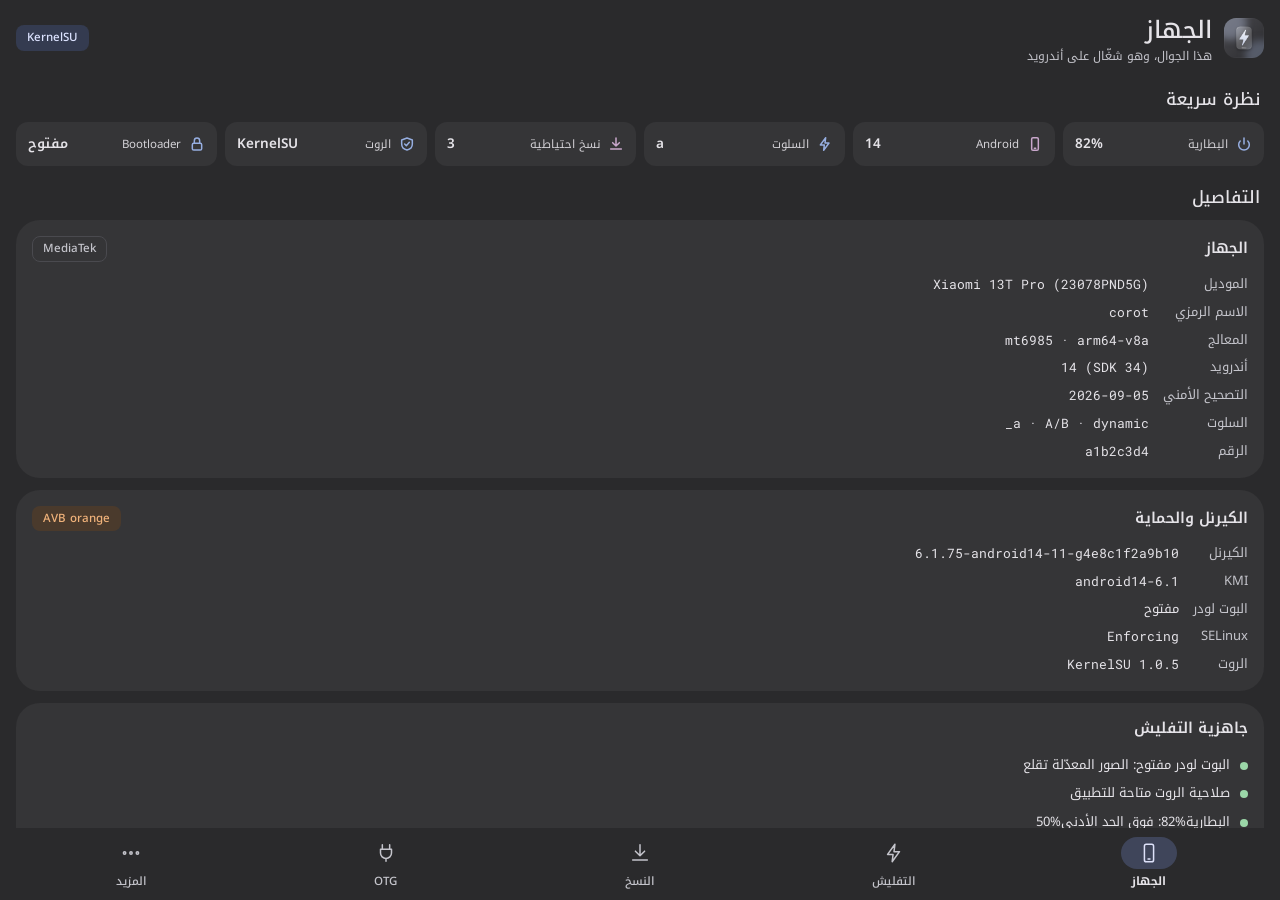
==== commit 9c67dc02: "Look: one scale for corners, spacing and depth, sharp lines, readable small text, the cookie shapes " ====
--- a/src/FastbootStudio.Mobile/ui/index.html
+++ b/src/FastbootStudio.Mobile/ui/index.html
@@ -4,11 +4,14 @@
 <meta charset="utf-8">
 <meta name="viewport" content="width=device-width, initial-scale=1, maximum-scale=1, viewport-fit=cover">
 <!-- Only the app's own files run: no inline script, nothing from the network. -->
-<meta http-equiv="Content-Security-Policy" content="default-src 'none'; script-src 'self'; style-src 'self' 'unsafe-inline'; img-src 'self' data:; font-src 'self'; connect-src 'none'; form-action 'none'; base-uri 'none'">
+<meta http-equiv="Content-Security-Policy" content="default-src 'none'; script-src 'self'; style-src 'self' 'unsafe-inline'; img-src 'self'; font-src 'self'; connect-src 'none'; form-action 'none'; base-uri 'none'">
 <title>Fastboot Studio</title>
 <link rel="stylesheet" href="style.css">
 </head>
 <body>
+<!-- The scalloped "cookie" shape, drawn once and reused by every icon well (<use href="#cookie">): a shape in the page
+     itself needs no file request, which a WebView refuses for a mask picture loaded from a file. -->
+<svg width="0" height="0" style="position:absolute" aria-hidden="true" focusable="false"><symbol id="cookie" viewBox="0 0 100 100"><polygon points="100.00,50.00 99.79,51.74 99.16,53.44 98.19,55.06 96.95,56.60 95.55,58.03 94.11,59.37 92.74,60.66 91.54,61.91 90.59,63.19 89.94,64.54 89.58,65.99 89.48,67.58 89.59,69.31 89.81,71.17 90.05,73.12 90.20,75.12 90.17,77.10 89.87,78.97 89.26,80.67 88.30,82.14 87.02,83.33 85.45,84.24 83.66,84.86 81.72,85.23 79.73,85.43 77.76,85.53 75.89,85.63 74.17,85.83 72.62,86.20 71.25,86.81 70.04,87.69 68.94,88.84 67.92,90.24 66.89,91.81 65.82,93.46 64.65,95.09 63.36,96.58 61.92,97.82 60.36,98.73 58.68,99.24 56.93,99.33 55.15,99.01 53.38,98.34 51.65,97.38 50.00,96.25 48.43,95.06 46.93,93.94 45.48,92.98 44.06,92.27 42.62,91.85 41.13,91.75 39.55,91.93 37.86,92.34 36.07,92.88 34.18,93.46 32.24,93.96 30.29,94.27 28.40,94.30 26.61,93.99 25.00,93.30 23.60,92.25 22.44,90.86 21.52,89.20 20.81,87.36 20.27,85.43 19.83,83.51 19.40,81.68 18.91,80.02 18.28,78.56 17.44,77.32 16.36,76.28 15.04,75.40 13.48,74.63 11.76,73.89 9.95,73.12 8.14,72.26 6.45,71.24 4.98,70.05 3.81,68.66 3.02,67.10 2.62,65.39 2.63,63.58 2.99,61.72 3.63,59.86 4.45,58.03 5.35,56.28 6.20,54.60 6.89,53.01 7.34,51.49 7.50,50.00 7.34,48.51 6.89,46.99 6.20,45.40 5.35,43.72 4.45,41.97 3.63,40.14 2.99,38.28 2.63,36.42 2.62,34.61 3.02,32.90 3.81,31.34 4.98,29.95 6.45,28.76 8.14,27.74 9.95,26.87 11.76,26.11 13.48,25.37 15.04,24.60 16.36,23.72 17.44,22.68 18.28,21.44 18.91,19.98 19.40,18.32 19.83,16.49 20.27,14.57 20.81,12.64 21.52,10.80 22.44,9.14 23.60,7.75 25.00,6.70 26.61,6.01 28.40,5.70 30.29,5.73 32.24,6.04 34.18,6.54 36.07,7.12 37.86,7.66 39.55,8.07 41.13,8.25 42.62,8.15 44.06,7.73 45.48,7.02 46.93,6.06 48.43,4.94 50.00,3.75 51.65,2.62 53.38,1.66 55.15,0.99 56.93,0.67 58.68,0.76 60.36,1.27 61.92,2.18 63.36,3.42 64.65,4.91 65.82,6.54 66.89,8.19 67.92,9.76 68.94,11.16 70.04,12.31 71.25,13.19 72.62,13.80 74.17,14.17 75.89,14.37 77.76,14.47 79.73,14.57 81.72,14.77 83.66,15.14 85.45,15.76 87.02,16.67 88.30,17.86 89.26,19.33 89.87,21.03 90.17,22.90 90.20,24.88 90.05,26.87 89.81,28.83 89.59,30.69 89.48,32.42 89.58,34.01 89.94,35.46 90.59,36.81 91.54,38.09 92.74,39.34 94.11,40.63 95.55,41.97 96.95,43.40 98.19,44.94 99.16,46.56 99.79,48.26"/></symbol></svg>
 <div id="root" class="app"></div>
 <script src="text.js"></script>
 <script src="app.js"></script>
--- a/src/FastbootStudio.Mobile/ui/style.css
+++ b/src/FastbootStudio.Mobile/ui/style.css
@@ -6,6 +6,9 @@
 @font-face { font-family: Kufi; src: url(fonts/NotoKufiArabic-Medium.ttf); font-weight: 500; }
 @font-face { font-family: Kufi; src: url(fonts/NotoKufiArabic-SemiBold.ttf); font-weight: 600; }
 @font-face { font-family: Kufi; src: url(fonts/NotoKufiArabic-Bold.ttf); font-weight: 700; }
+/* Roboto Mono (OFL, fonts/RobotoMono-OFL.txt) for serials, partition names, hashes and the log: the same letters on every phone. */
+@font-face { font-family: "Roboto Mono"; src: url(fonts/RobotoMono-Regular.woff2) format("woff2"); font-weight: 400; }
+@font-face { font-family: "Roboto Mono"; src: url(fonts/RobotoMono-Medium.woff2) format("woff2"); font-weight: 500; }
 
 /* Spacing by margins where an older WebView (Chrome < 84) has no flex gap. */
 /* Material 3, violet: the tonal palettes of the Fastboot Studio design (seed #605690), dark and light.
@@ -14,21 +17,20 @@
    accent = primary, asoft = primaryContainer, sc = secondaryContainer (selections, the nav indicator).
    --k is the text size from Settings. */
 :root {
-  --cookie: url("data:image/svg+xml,%3Csvg xmlns='http://www.w3.org/2000/svg' viewBox='0 0 100 100'%3E%3Cpolygon points='100.00,50.00 99.95,50.87 99.79,51.74 99.52,52.60 99.16,53.44 98.72,54.26 98.19,55.06 97.60,55.84 96.95,56.60 96.26,57.33 95.55,58.03 94.82,58.71 94.11,59.37 93.41,60.02 92.74,60.66 92.11,61.28 91.54,61.91 91.03,62.55 90.59,63.19 90.23,63.85 89.94,64.54 89.72,65.25 89.58,65.99 89.50,66.77 89.48,67.58 89.51,68.43 89.59,69.31 89.69,70.22 89.81,71.17 89.94,72.14 90.05,73.12 90.15,74.12 90.20,75.12 90.22,76.12 90.17,77.10 90.06,78.05 89.87,78.97 89.61,79.84 89.26,80.67 88.82,81.44 88.30,82.14 87.70,82.77 87.02,83.33 86.27,83.82 85.45,84.24 84.58,84.58 83.66,84.86 82.70,85.07 81.72,85.23 80.73,85.35 79.73,85.43 78.74,85.49 77.76,85.53 76.81,85.58 75.89,85.63 75.01,85.71 74.17,85.83 73.37,85.99 72.62,86.20 71.91,86.47 71.25,86.81 70.63,87.21 70.04,87.69 69.48,88.23 68.94,88.84 68.43,89.51 67.92,90.24 67.41,91.01 66.89,91.81 66.36,92.63 65.82,93.46 65.25,94.28 64.65,95.09 64.02,95.86 63.36,96.58 62.66,97.24 61.92,97.82 61.16,98.32 60.36,98.73 59.53,99.04 58.68,99.24 57.81,99.34 56.93,99.33 56.04,99.22 55.15,99.01 54.26,98.72 53.38,98.34 52.51,97.89 51.65,97.38 50.82,96.83 50.00,96.25 49.20,95.66 48.43,95.06 47.67,94.49 46.93,93.94 46.20,93.43 45.48,92.98 44.77,92.59 44.06,92.27 43.34,92.02 42.62,91.85 41.88,91.76 41.13,91.75 40.35,91.81 39.55,91.93 38.72,92.11 37.86,92.34 36.98,92.60 36.07,92.88 35.13,93.18 34.18,93.46 33.22,93.73 32.24,93.96 31.26,94.14 30.29,94.27 29.33,94.32 28.40,94.30 27.49,94.19 26.61,93.99 25.78,93.69 25.00,93.30 24.27,92.82 23.60,92.25 22.99,91.59 22.44,90.86 21.95,90.06 21.52,89.20 21.14,88.30 20.81,87.36 20.52,86.40 20.27,85.43 20.04,84.46 19.83,83.51 19.62,82.58 19.40,81.68 19.17,80.83 18.91,80.02 18.62,79.26 18.28,78.56 17.89,77.91 17.44,77.32 16.94,76.78 16.36,76.28 15.73,75.82 15.04,75.40 14.29,75.01 13.48,74.63 12.64,74.26 11.76,73.89 10.86,73.52 9.95,73.12 9.04,72.71 8.14,72.26 7.27,71.77 6.45,71.24 5.68,70.67 4.98,70.05 4.35,69.38 3.81,68.66 3.36,67.90 3.02,67.10 2.77,66.26 2.62,65.39 2.58,64.50 2.63,63.58 2.76,62.66 2.99,61.72 3.28,60.79 3.63,59.86 4.02,58.94 4.45,58.03 4.90,57.14 5.35,56.28 5.78,55.43 6.20,54.60 6.57,53.80 6.89,53.01 7.15,52.25 7.34,51.49 7.46,50.74 7.50,50.00 7.46,49.26 7.34,48.51 7.15,47.75 6.89,46.99 6.57,46.20 6.20,45.40 5.78,44.57 5.35,43.72 4.90,42.86 4.45,41.97 4.02,41.06 3.63,40.14 3.28,39.21 2.99,38.28 2.76,37.34 2.63,36.42 2.58,35.50 2.62,34.61 2.77,33.74 3.02,32.90 3.36,32.10 3.81,31.34 4.35,30.62 4.98,29.95 5.68,29.33 6.45,28.76 7.27,28.23 8.14,27.74 9.04,27.29 9.95,26.87 10.86,26.48 11.76,26.11 12.64,25.74 13.48,25.37 14.29,24.99 15.04,24.60 15.73,24.18 16.36,23.72 16.94,23.22 17.44,22.68 17.89,22.09 18.28,21.44 18.62,20.74 18.91,19.98 19.17,19.17 19.40,18.32 19.62,17.42 19.83,16.49 20.04,15.54 20.27,14.57 20.52,13.60 20.81,12.64 21.14,11.70 21.52,10.80 21.95,9.94 22.44,9.14 22.99,8.41 23.60,7.75 24.27,7.18 25.00,6.70 25.78,6.31 26.61,6.01 27.49,5.81 28.40,5.70 29.33,5.68 30.29,5.73 31.26,5.86 32.24,6.04 33.22,6.27 34.18,6.54 35.13,6.82 36.07,7.12 36.98,7.40 37.86,7.66 38.72,7.89 39.55,8.07 40.35,8.19 41.13,8.25 41.88,8.24 42.62,8.15 43.34,7.98 44.06,7.73 44.77,7.41 45.48,7.02 46.20,6.57 46.93,6.06 47.67,5.51 48.43,4.94 49.20,4.34 50.00,3.75 50.82,3.17 51.65,2.62 52.51,2.11 53.38,1.66 54.26,1.28 55.15,0.99 56.04,0.78 56.93,0.67 57.81,0.66 58.68,0.76 59.53,0.96 60.36,1.27 61.16,1.68 61.92,2.18 62.66,2.76 63.36,3.42 64.02,4.14 64.65,4.91 65.25,5.72 65.82,6.54 66.36,7.37 66.89,8.19 67.41,8.99 67.92,9.76 68.43,10.49 68.94,11.16 69.48,11.77 70.04,12.31 70.63,12.79 71.25,13.19 71.91,13.53 72.62,13.80 73.37,14.01 74.17,14.17 75.01,14.29 75.89,14.37 76.81,14.42 77.76,14.47 78.74,14.51 79.73,14.57 80.73,14.65 81.72,14.77 82.70,14.93 83.66,15.14 84.58,15.42 85.45,15.76 86.27,16.18 87.02,16.67 87.70,17.23 88.30,17.86 88.82,18.56 89.26,19.33 89.61,20.16 89.87,21.03 90.06,21.95 90.17,22.90 90.22,23.88 90.20,24.88 90.15,25.88 90.05,26.87 89.94,27.86 89.81,28.83 89.69,29.78 89.59,30.69 89.51,31.57 89.48,32.42 89.50,33.23 89.58,34.01 89.72,34.75 89.94,35.46 90.23,36.15 90.59,36.81 91.03,37.45 91.54,38.09 92.11,38.72 92.74,39.34 93.41,39.98 94.11,40.63 94.82,41.29 95.55,41.97 96.26,42.67 96.95,43.40 97.60,44.16 98.19,44.94 98.72,45.74 99.16,46.56 99.52,47.40 99.79,48.26 99.95,49.13'/%3E%3C/svg%3E");
   --k: 1;
   --bg:#2a2a2c; --rail:#2a2a2c; --well:#3d3d40; --surface:#353537; --raised:#47474b; --line:#4a4a4f;
-  --text:#e5e3e8; --dim:#c4c4cb; --faint:#8f8f95; --accent:#a8c4ff; --ink:#152c5e; --asoft:#2e4d9d; --onasoft:#dce3ff; --aline:#4a68b8;
-  --sc:#3f455a; --onsc:#dde1f9; --tertiary:#e3bce6; --tc:#4f4053; --ontc:#f6dbf8; --inv:#e5e3e8; --oninv:#303032; --sel:#414a6b;
+  --text:#e5e3e8; --dim:#c4c4cb; --faint:#abaab2; --accent:#a8c4ff; --ink:#152c5e; --asoft:#343b50; --onasoft:#dce3ff; --aline:#4e5878;
+  --sc:#3f455a; --onsc:#dde1f9; --tertiary:#e3bce6; --tc:#433a47; --ontc:#f0dcf2; --inv:#e5e3e8; --oninv:#303032; --sel:#414a6b;
   --warn:#f0b27a; --wsoft:#4a3a2c; --wline:#7a5a3c; --danger:#ffb4ab; --dsoft:#6e2a27; --dline:#8c3a3a; --ok:#9bd7a8;
   --notice:#e9c77a; --nsoft:#46402c; --nline:#6d5f34; --scrim: rgba(10,10,12,.66);
   color-scheme: dark;
 }
 :root[data-theme=light] {
-  --bg:#fdf8ff; --rail:#f1ecf4; --well:#ffffff; --surface:#f3edf7; --raised:#e6e1e9; --line:#cac4d0;
-  --text:#1c1b20; --dim:#48454e; --faint:#79757f; --accent:#605690; --ink:#ffffff; --asoft:#e6deff; --onasoft:#483f77; --aline:#b3a8e6;
-  --sc:#e6dff9; --onsc:#484459; --tertiary:#7c5263; --tc:#ffd8e6; --ontc:#623b4c; --inv:#312f36; --oninv:#f4eff7;
-  --warn:#9a4d10; --wsoft:#ffeadb; --wline:#efc09b; --danger:#ba1a1a; --dsoft:#ffdad6; --dline:#f0aba4; --ok:#1f7a3a;
-  --notice:#8a5a00; --nsoft:#fff1d6; --nline:#e9c98a; --scrim: rgba(28,27,32,.42);
+  --bg:#faf9fd; --rail:#faf9fd; --well:#e6e4ea; --surface:#efedf1; --raised:#dcdae0; --line:#c6c5cd;
+  --text:#1b1b1f; --dim:#46464f; --faint:#626169; --accent:#2e4d9d; --ink:#ffffff; --asoft:#dae2ff; --onasoft:#1b2f6b; --aline:#a8c4ff;
+  --sc:#dde1f9; --onsc:#2b3042; --tertiary:#7a4e7e; --tc:#f6dbf8; --ontc:#4f2f53; --inv:#303032; --oninv:#f3f0f4; --sel:#d6dcf5;
+  --warn:#8a4b12; --wsoft:#ffeadb; --wline:#efc09b; --danger:#ba1a1a; --dsoft:#ffdad6; --dline:#f0aba4; --ok:#1f7a3a;
+  --notice:#7a5900; --nsoft:#ffefc8; --nline:#e9c77a; --scrim: rgba(27,27,31,.42);
   color-scheme: light;
 }
 :root[data-size=s] { --k: .9; } :root[data-size=l] { --k: 1.12; } :root[data-size=xl] { --k: 1.25; }
@@ -253,6 +255,9 @@
 .an { height: calc(18px * var(--k)); width: auto; }
 .an-light, :root[data-theme=light] .an-dark { display: none; }
 :root[data-theme=light] .an-light { display: block; }
+/* The app icon: grey glass in dark, frosted glass in light. */
+.ic-light, :root[data-theme=light] .ic-dark { display: none; }
+:root[data-theme=light] .ic-light { display: block; }
 
 /* ===== Material 3 Expressive sample (XGram colours) ===== */
 header { padding: 14px 18px 10px; }
@@ -270,13 +275,14 @@
 .list .it .ic { width: 44px; height: 44px; border-radius: 22px; background: var(--asoft); color: var(--onasoft); }
 .file { border-radius: 20px; }
 .bk { border-radius: 20px; padding: 13px 14px; }
-nav { padding: 10px 6px 16px; }
+nav { padding: 8px 6px 8px; }
 nav button .pill { width: 64px; height: 34px; border-radius: 17px; }
 nav button.on .pill { background: var(--sc); }
 /* quick tiles */
 .tiles { display: grid; grid-template-columns: repeat(3, minmax(0, 1fr)); gap: 8px; }
 .tile2 { border-radius: 18px; padding: 10px 12px 9px; min-height: 0; gap: 6px; display: flex; flex-direction: column; justify-content: space-between; background: var(--sc); color: var(--onsc); }
-.tile2.b { background: var(--asoft); color: var(--onasoft); } .tile2.m { background: var(--tc); color: var(--ontc); }
+.tile2, .tile2.b, .tile2.m { background: var(--surface); color: var(--text); }
+.tile2 svg { color: var(--accent); } .tile2.m svg { color: var(--tertiary); }
 .tile2 svg { width: 18px; height: 18px; fill: none; stroke: currentColor; stroke-width: 1.8; stroke-linecap: round; stroke-linejoin: round; }
 .tile2 b { font-size: calc(17px * var(--k)); font-weight: 500; white-space: nowrap; line-height: 1.1; display: block; direction: ltr; unicode-bidi: isolate; }
 [dir=rtl] .tile2 b { text-align: right; }
@@ -284,14 +290,15 @@
 .sect { font-size: calc(17px * var(--k)); font-weight: 500; margin: 6px 4px -2px; }
 /* About */
 .cookie { width: 120px; height: 120px; display: grid; place-items: center; position: relative; margin: 2px auto 4px; }
-.cookie::before { content: ''; position: absolute; inset: 0; background: #4a68b8; -webkit-mask: var(--cookie) center/100% 100% no-repeat; }
+.cookie::before { content: ''; position: absolute; inset: 0; background: var(--aline); }
 .cookie img { position: relative; width: 78px; height: 78px; border-radius: 0; box-shadow: none; }
-.hero { background: var(--asoft); border-radius: 32px; padding: 22px 18px 18px; }
+.hero { background: var(--sc); color: var(--onsc); border-radius: 32px; padding: 22px 18px 18px; }
+.hero .tags .chip { color: var(--onsc); border-color: color-mix(in srgb, var(--onsc) 35%, transparent); }
 .hero h2 { margin: 2px 0 0; }
 .dev .tile { width: 56px; height: 56px; }
 .opt { display: flex; gap: 14px; align-items: center; padding: 14px; border-radius: 24px; background: var(--well); }
 .opt.on { background: var(--sel); }
-.opt .oi { width: 46px; height: 46px; flex: none; display: grid; place-items: center; background: var(--raised); color: var(--dim); -webkit-mask: var(--cookie) center/100% 100% no-repeat; }
+.opt .oi { width: 46px; height: 46px; flex: none; display: grid; place-items: center; background: var(--raised); color: var(--dim); }
 .opt.on .oi { background: var(--accent); color: var(--ink); }
 .opt .oi svg { width: 20px; height: 20px; fill: none; stroke: currentColor; stroke-width: 1.8; }
 .opt b { display: block; font-weight: 600; font-size: calc(14.5px * var(--k)); }
@@ -312,6 +319,179 @@
 .tile2 svg { width: 16px; height: 16px; flex: none; opacity: .85; }
 .tile2 b { order: 2; font-size: calc(13.5px * var(--k)); font-weight: 600; overflow: hidden; text-overflow: ellipsis; }
 .tile2 span { order: 1; font-size: calc(11.5px * var(--k)); }
-.hero { background: var(--surface); color: var(--text); }
-.cookie::before { background: #47474b; }
-.tags .chip { color: var(--dim); border-color: var(--line); }
+
+/* Accessibility. Nothing here changes how a page looks at rest: a visible focus ring for a keyboard or switch,
+   touch areas of at least 48px around the small controls (the control itself keeps its size), and no motion
+   for people who turned it off in the phone's settings. */
+:focus-visible { outline: 2px solid var(--accent); outline-offset: 2px; }
+.sheet:focus, .sheet:focus-visible { outline: none; }
+header .back, button.chip, .btn.sm, .parts button, button.toggle { position: relative; }
+header .back::after, .btn.sm::after { content: ""; position: absolute; inset: -4px 0; }
+button.chip::after { content: ""; position: absolute; inset: -11px -4px; }
+.parts button::after { content: ""; position: absolute; inset: -4px 0; }
+button.toggle::before { content: ""; position: absolute; inset: -11px -2px; }
+@media (prefers-reduced-motion: reduce) {
+  *, *::before, *::after { animation-duration: .01ms !important; animation-iteration-count: 1 !important; transition-duration: .01ms !important; scroll-behavior: auto !important; }
+  .progress.busy div { position: static; width: 100% !important; opacity: .45; }
+}
+
+/* ===== One system for shape, spacing, depth and states =====
+   Everything above still gives each part its colours and layout; this section is the last word on how parts are
+   shaped, so the same kind of thing looks the same on every page.
+   Spacing: 4, 8, 12, 16, 24. Radius: 8 (chips), 12 (fields, partition buttons, tiles, icon wells), 16 (rows),
+   24 (cards and banners), 28 (sheets, the About hero), full (buttons, the nav indicator). A row inside a card
+   sits 8px in, so its 16px corner runs parallel to the card's 24px one (24 - 8 = 16).
+   Depth: one shadow (--shadow) for what floats (sheet, snackbar, the + button). Pressed: one veil (--press).
+   Lines are whole pixels (1px or 2px), never 1.5px, so they stay sharp on every screen density. */
+:root {
+  --s1: 4px; --s2: 8px; --s3: 12px; --s4: 16px; --s5: 24px;
+  --r-xs: 8px; --r-sm: 12px; --r-md: 16px; --r-lg: 24px; --r-xl: 28px; --r-full: 999px;
+  --shadow: 0 1px 3px rgba(0,0,0,.3), 0 8px 24px rgba(0,0,0,.32);
+  --press: rgba(255,255,255,.1);
+  --tone: var(--line);
+  /* The edge of something to press (a partition button, "Change", a step not reached): 3:1 against the page, where --line is only a divider. */
+  --outline: #86858d;
+}
+:root[data-theme=light] { --shadow: 0 1px 3px rgba(27,27,31,.14), 0 8px 24px rgba(27,27,31,.16); --press: rgba(27,27,31,.08); --outline: #7c7b83; }
+
+/* Text: smooth edges, digits of one width so numbers that change do not jump, and room for Arabic marks. */
+html, body { -webkit-font-smoothing: antialiased; text-rendering: optimizeLegibility; font-variant-numeric: tabular-nums; -webkit-text-size-adjust: 100%; text-size-adjust: 100%; }
+[dir=rtl] body { line-height: 1.6; }
+img { image-rendering: auto; }
+
+/* Icons: the stroke is 1.5px (2px on the large banner icons) whatever size the icon is drawn at. */
+svg[viewBox="0 0 24 24"] * { vector-effect: non-scaling-stroke; }
+.btn svg, .file .ico svg, .list .it .ic svg, .usb .ph svg, .opt .oi svg, .tile2 svg, nav svg, .empty .c svg { stroke-width: 1.5px; stroke-linecap: round; stroke-linejoin: round; }
+.banner > svg { stroke-width: 2px; }
+.btn svg, .file .ico svg, .list .it .ic svg, .opt .oi svg:not(.ck) { width: 20px; height: 20px; }
+nav svg { width: 22px; height: 22px; }
+
+/* Page */
+header { padding: 12px 16px 8px; }
+header { padding-top: calc(12px + env(safe-area-inset-top, 0px)); padding-left: calc(16px + env(safe-area-inset-left, 0px)); padding-right: calc(16px + env(safe-area-inset-right, 0px)); }
+header h1 { line-height: 1.25; }
+[dir=rtl] header h1 { line-height: 1.5; }
+header p { white-space: normal; overflow-wrap: anywhere; display: -webkit-box; -webkit-box-orient: vertical; -webkit-line-clamp: 2; line-height: 1.35; }
+header .back { width: 40px; height: 40px; border-radius: var(--r-full); line-height: 1; }
+/* A grid, not a flex column: its gap works on every WebView. */
+main { display: grid; grid-template-columns: minmax(0, 1fr); grid-auto-rows: max-content; align-content: start; gap: var(--s3); padding: var(--s2) var(--s4) var(--s5); }
+main { padding-left: calc(16px + env(safe-area-inset-left, 0px)); padding-right: calc(16px + env(safe-area-inset-right, 0px)); }
+main.hasfab { padding-bottom: 96px; }
+.sect { margin: var(--s2) var(--s1) 0; line-height: 1.3; }
+.label { margin: var(--s1) var(--s1) var(--s1); }
+
+/* Surfaces */
+.card { border-radius: var(--r-lg); padding: var(--s4); }
+.card h2 { margin-bottom: var(--s3); line-height: 1.3; }
+.banner { border-radius: var(--r-lg); padding: var(--s4); }
+.banner.bad { box-shadow: inset 0 0 0 2px var(--danger); }
+.banner .vrow small, .banner .cmp .k, .bk.open .m, .seg .on, .opt.on small { color: var(--dim); }
+.banner.ok .vrow small { color: var(--onasoft); }
+.hero { border-radius: var(--r-xl); display: grid; justify-items: center; gap: var(--s2); padding: var(--s5) var(--s4) var(--s4); }
+.hero .tag { opacity: 1; }
+
+/* A group of rows: the card is the frame, 8px in; each row is its own shape. */
+.card.list { display: grid; grid-template-columns: minmax(0, 1fr); gap: var(--s1); padding: var(--s2); background: var(--surface); }
+.card.list .sub { display: grid; grid-template-columns: minmax(0, 1fr); gap: var(--s1); }
+.list .it { border-radius: var(--r-md); padding: 10px var(--s3); min-height: 60px; }
+.list .it .ic { width: 40px; height: 40px; border-radius: var(--r-full); }
+.list .dev { padding: var(--s2) var(--s2) var(--s3); }
+.files { display: grid; grid-template-columns: minmax(0, 1fr); gap: var(--s2); }
+.file { border-radius: var(--r-md); padding: 10px var(--s3); min-height: 60px; }
+.file .ico { width: 40px; height: 40px; border-radius: var(--r-sm); }
+.bk { border-radius: var(--r-md); padding: var(--s3); margin-top: 0; gap: 2px var(--s3); }
+/* The whole name shows: its end is the date, the part that tells two backups apart. */
+.bk .n { white-space: normal; overflow-wrap: anywhere; }
+.opt { border-radius: var(--r-md); padding: var(--s3); min-height: 68px; }
+.opt .oi { width: 44px; height: 44px; position: relative; background: none; -webkit-mask: none; mask: none; color: var(--dim); }
+.opt .oi .ck, .cookie .ck { position: absolute; left: 0; top: 0; width: 100%; height: 100%; fill: var(--raised); stroke: none; }
+.opt .oi svg:not(.ck) { position: relative; }
+.opt.on .oi { background: none; color: var(--ink); }
+.opt.on .oi .ck { fill: var(--accent); }
+.cookie::before { content: none; }
+.cookie .ck { fill: var(--aline); }
+.usb .ph { width: 44px; height: 44px; border-radius: var(--r-sm); }
+.tiles { grid-template-columns: repeat(auto-fit, minmax(148px, 1fr)); gap: var(--s2); }
+.tile2 { border-radius: var(--r-sm); padding: 10px var(--s3); min-height: 44px; }
+.tile2 > div { flex-wrap: wrap; }
+.tile2 b { overflow: visible; text-overflow: clip; }
+.empty .c { border-radius: var(--r-lg); }
+
+/* Buttons: one height per size, the label never clipped (it wraps instead), a veil when pressed. */
+.btn { min-height: 48px; border-radius: var(--r-full); padding: var(--s2) 20px; line-height: 1.3; }
+.btn.sm { min-height: 40px; border-radius: var(--r-full); padding: 6px var(--s4); }
+.row2 .btn, .row3 .btn { padding-left: var(--s3); padding-right: var(--s3); }
+.btn span { min-width: 0; overflow-wrap: anywhere; }
+[dir=rtl] .btn { line-height: 1.5; }
+.btn:disabled, .btn.off { opacity: .4; }
+.btn:active, .file:active, .opt:active, .bk:active, .list .it:active, .seg button:active, .parts button:active, .setrow:active, button.chip:active, header .back:active, .fab:active, nav button:active .pill {
+  background-image: linear-gradient(var(--press), var(--press));
+}
+.btn:disabled:active, .parts button:disabled:active { background-image: none; }
+
+/* Chips */
+.chip { border-radius: var(--r-xs); padding: 2px 10px; min-height: 24px; line-height: 1.5; }
+[dir=rtl] .chip { line-height: 1.7; }
+
+/* Choices */
+.seg { gap: var(--s2); }
+.seg button { border-radius: var(--r-md); padding: 10px 6px; min-height: 48px; }
+.seg .on { box-shadow: inset 0 0 0 2px var(--accent); }
+.seg.size button { padding-left: 2px; padding-right: 2px; white-space: nowrap; }
+/* Spaced by margins: a wrapping row has no gap on an older WebView. */
+.parts { gap: 0; margin: -4px; }
+button.chip { border-color: var(--outline); }
+button.chip.ok, button.chip.warn, button.chip.bad, button.chip.info { border-color: transparent; }
+.parts button { margin: 4px; border: 1px solid var(--outline); box-shadow: none; border-radius: var(--r-sm); padding: 7px var(--s3); min-height: 36px; line-height: 1.3; }
+.parts .on { border-color: transparent; }
+/* Not on this phone: dashed and dim, but still readable (no line through the name). */
+.parts button:disabled { opacity: .5; text-decoration: none; border-style: dashed; }
+
+/* Fields */
+.typed, .input { border-radius: var(--r-sm); height: 48px; padding: 0 var(--s4); }
+.typed:focus, .input:focus { padding: 0 15px; }
+
+/* Steps of a running job */
+.steps { display: grid; gap: 0; }
+.step { padding: 10px 0; }
+.step .b { width: 24px; height: 24px; line-height: 1; }
+.step .b.wait { border: 1px solid var(--outline); }
+.progress { height: 8px; border-radius: var(--r-full); }
+.progress div { border-radius: var(--r-full); }
+.spin { width: 20px; height: 20px; }
+
+/* Switch: plain left and right, which every WebView places the same way. */
+.toggle::after { inset-inline-start: auto; inset-inline-end: auto; left: 6px; right: auto; transition: left .15s, right .15s, width .15s, height .15s, top .15s, background-color .15s; }
+.toggle.on::after { inset-inline-start: auto; inset-inline-end: auto; left: auto; right: 3px; }
+[dir=rtl] .toggle::after { left: auto; right: 6px; }
+[dir=rtl] .toggle.on::after { right: auto; left: 3px; }
+.setrow { padding: 10px 0; min-height: 56px; }
+
+/* What floats: the sheet, the snackbar, the + button. The sheet's colour (calm, careful, refused) is its handle. */
+.scrim { top: 0; right: 0; bottom: 0; left: 0; }
+.sheet { display: grid; grid-template-columns: minmax(0, 1fr); grid-auto-rows: max-content; gap: var(--s3); border-top: 0; border-radius: var(--r-xl) var(--r-xl) 0 0; padding: var(--s2) var(--s4) var(--s5); box-shadow: var(--shadow); }
+.sheet { padding-bottom: calc(24px + env(safe-area-inset-bottom, 0px)); }
+.grab { width: 40px; height: 4px; border-radius: var(--r-full); background: var(--tone); opacity: 1; margin: var(--s1) auto var(--s2); }
+.toast { border-radius: var(--r-sm); box-shadow: var(--shadow); padding: var(--s3) var(--s4); bottom: 88px; }
+.fab { width: 56px; height: 56px; border-radius: var(--r-md); box-shadow: var(--shadow); bottom: 88px; line-height: 1; }
+[dir=rtl] .fab { right: auto; left: 16px; }
+[dir=ltr] .fab { left: auto; right: 16px; }
+.hero > img, .dev .tile { box-shadow: var(--shadow); }
+
+/* Navigation bar: the indicator never wider than its column, and clear of the gesture bar. */
+nav { padding: var(--s2) var(--s1) var(--s2); }
+nav { padding-bottom: calc(8px + env(safe-area-inset-bottom, 0px)); }
+nav button { gap: var(--s1); min-height: 56px; justify-content: center; min-width: 0; line-height: 1.3; }
+nav button .pill { width: 56px; max-width: 100%; height: 32px; border-radius: var(--r-full); }
+[dir=rtl] nav button { line-height: 1.5; }
+
+/* An older WebView (before Chrome 87, which also lacks "inset") has no gap between the parts of a flex row: margins there. */
+@supports not (inset: 0) {
+  header > * + *, .file > * + *, .banner > * + *, .usb > * + *, .dev > * + *, .opt > * + *, .setrow > * + *, .tile2 > * + * { -webkit-margin-start: 12px; margin-inline-start: 12px; }
+  .tags .chip { margin: 3px; }
+  button.chip::after, header .back::after, .btn.sm::after, .parts button::after, button.toggle::before { content: none; }
+}
+
+/* A button on a banner of its own colour would have no shape: there it is filled. */
+.banner.info .btn.noticeb { background: var(--notice); color: var(--bg); }
+.banner.warn .btn.warnb { background: var(--warn); color: var(--bg); }
